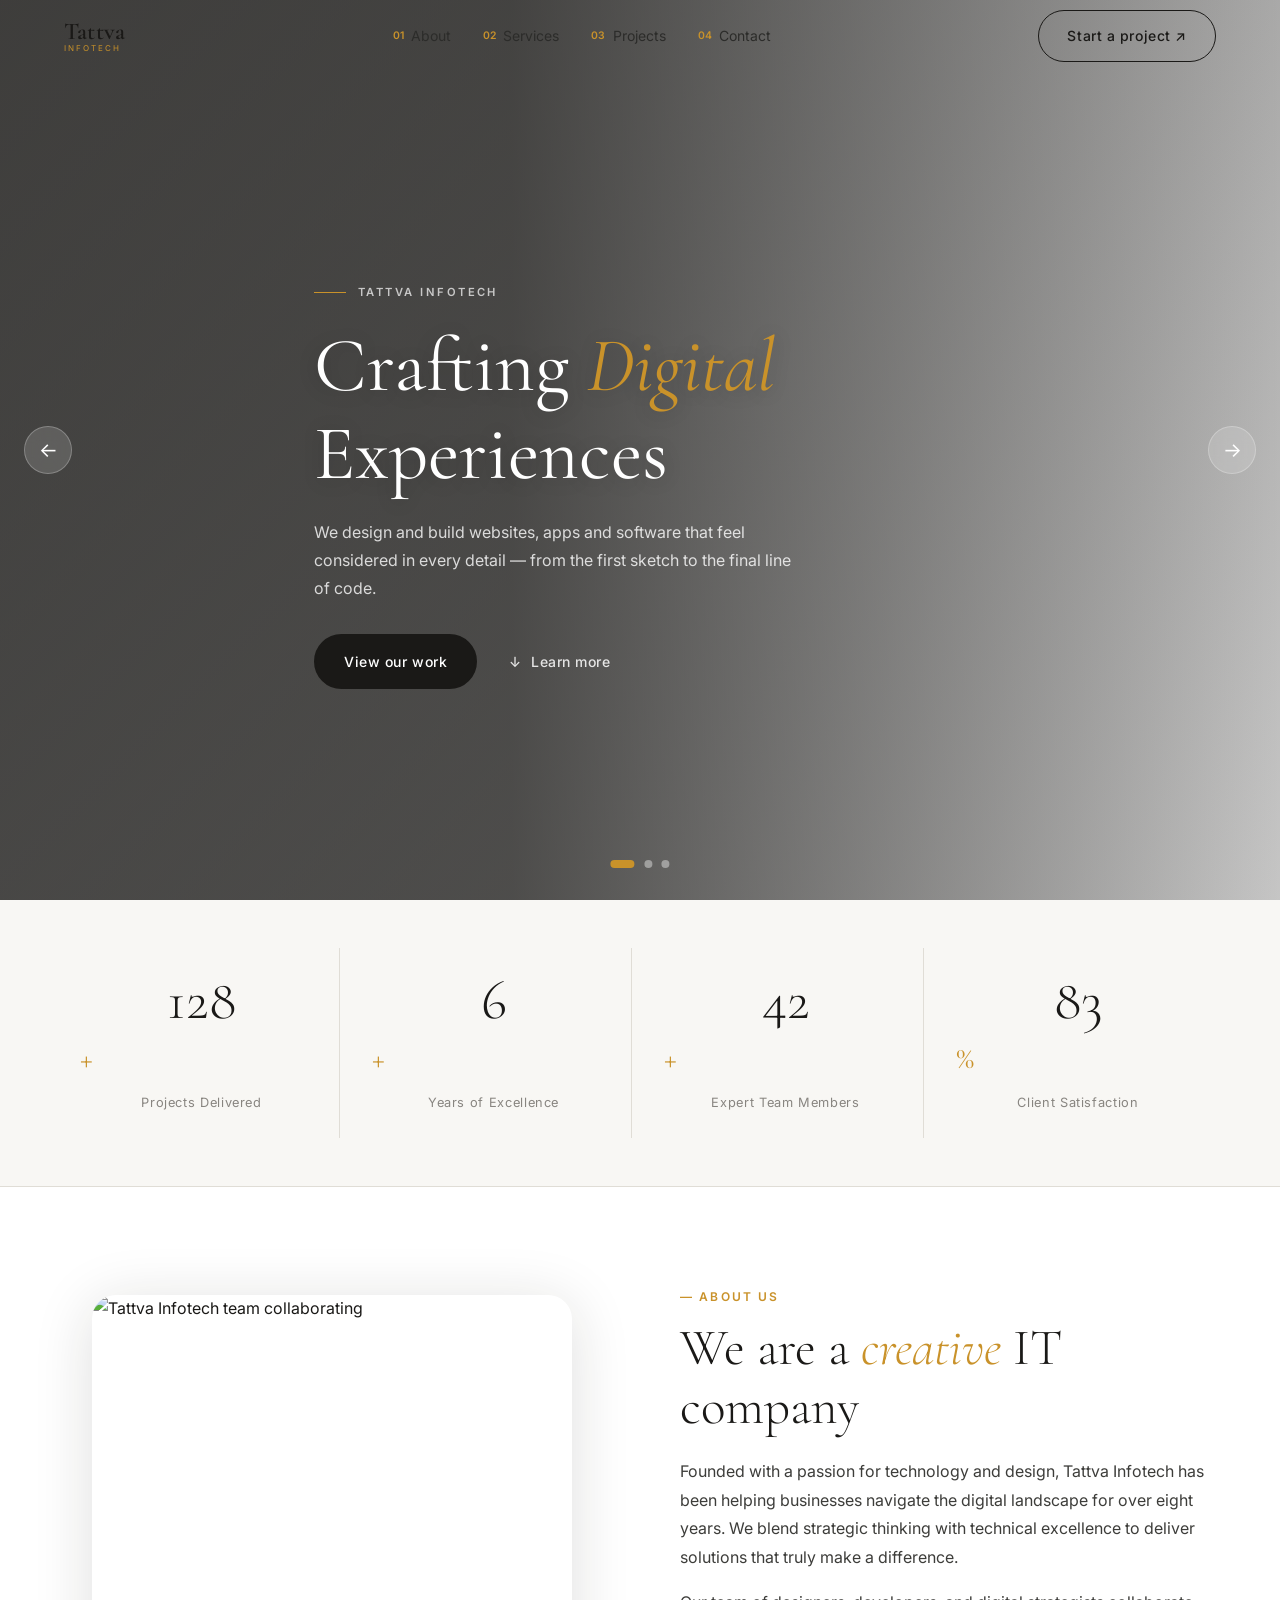
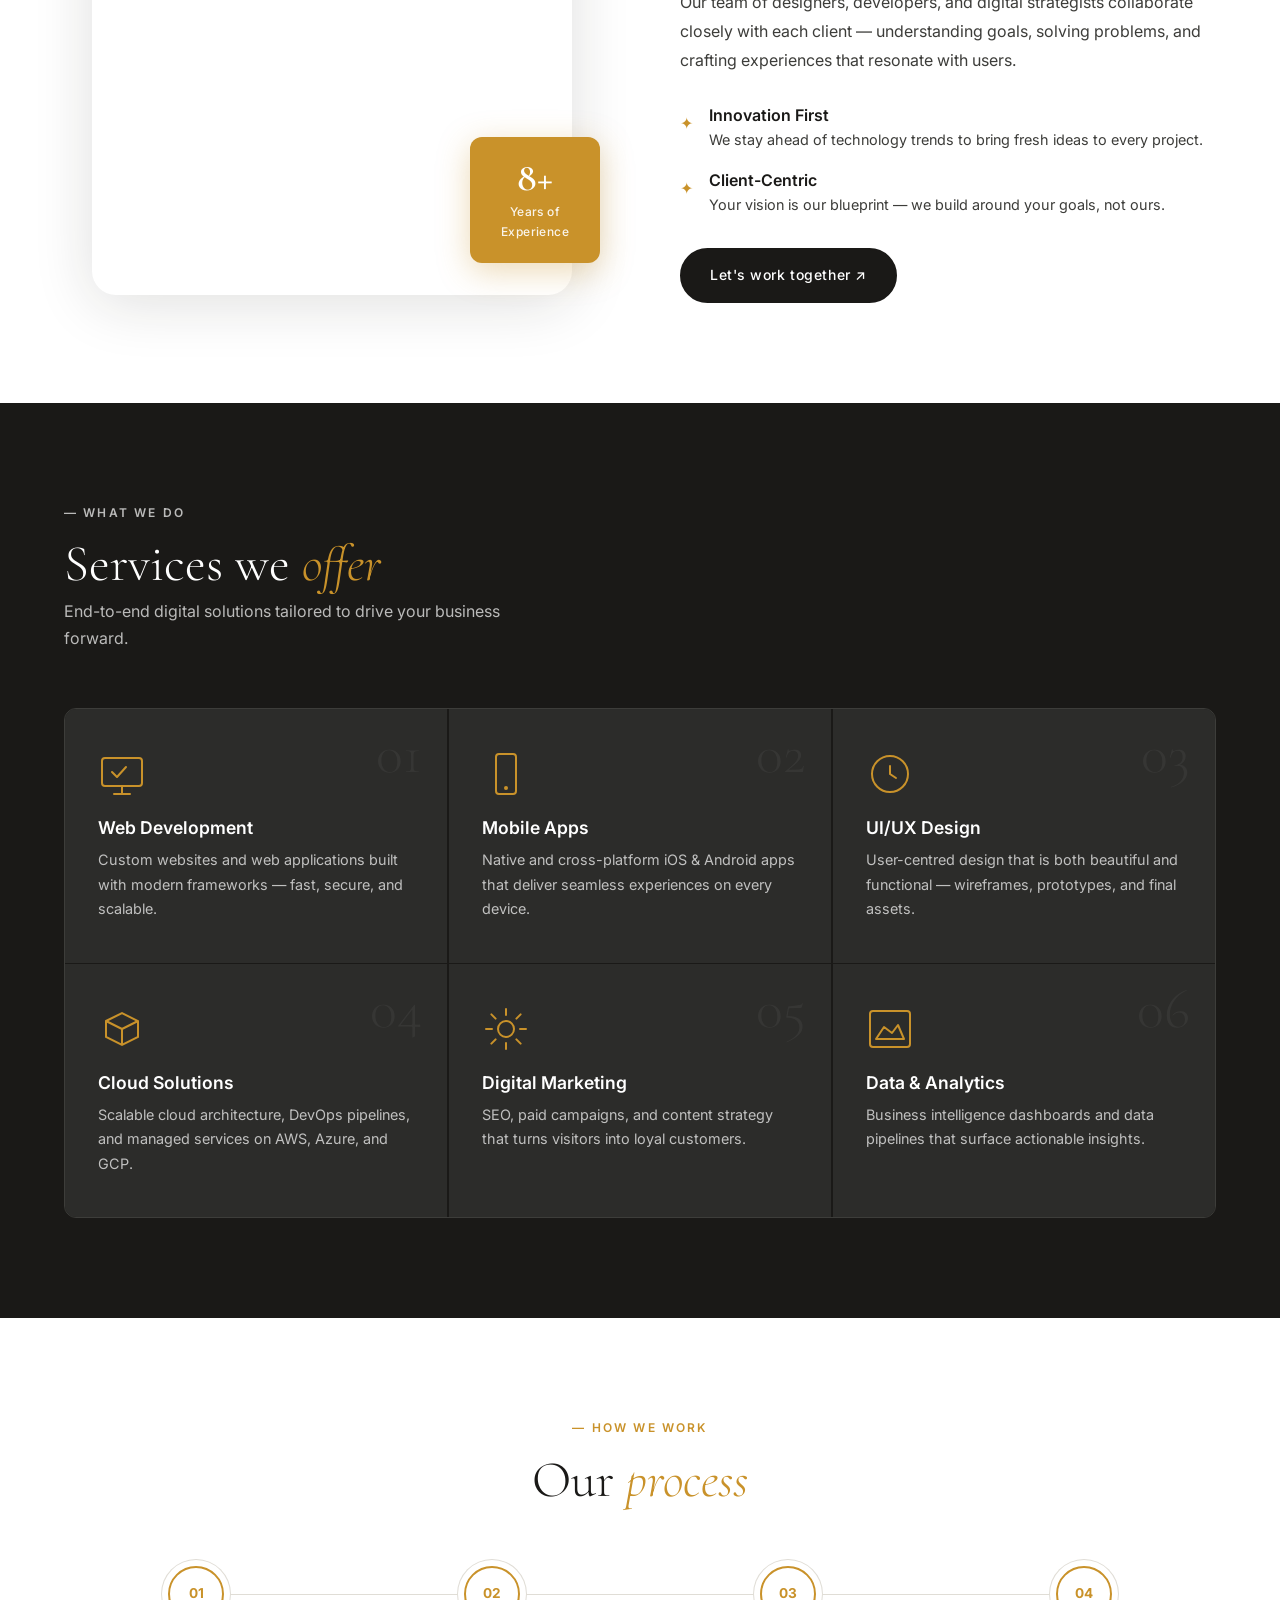
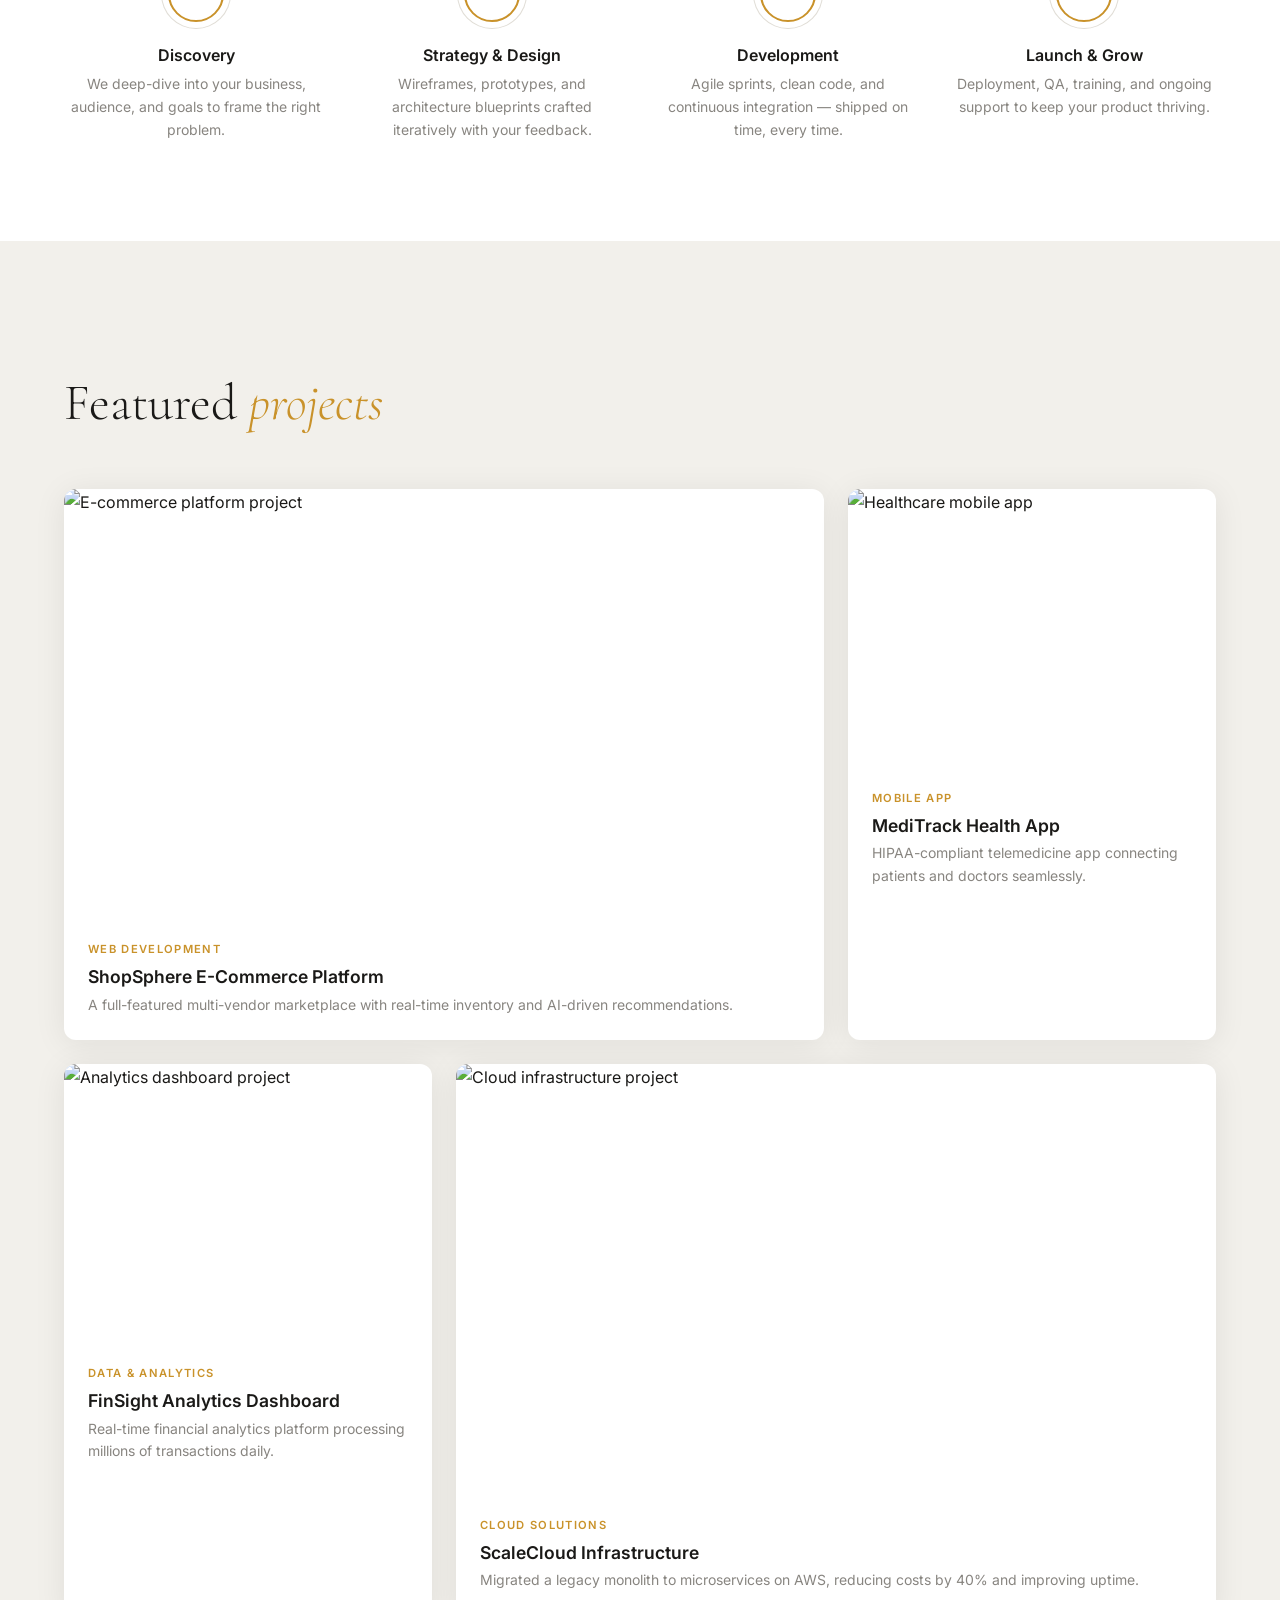
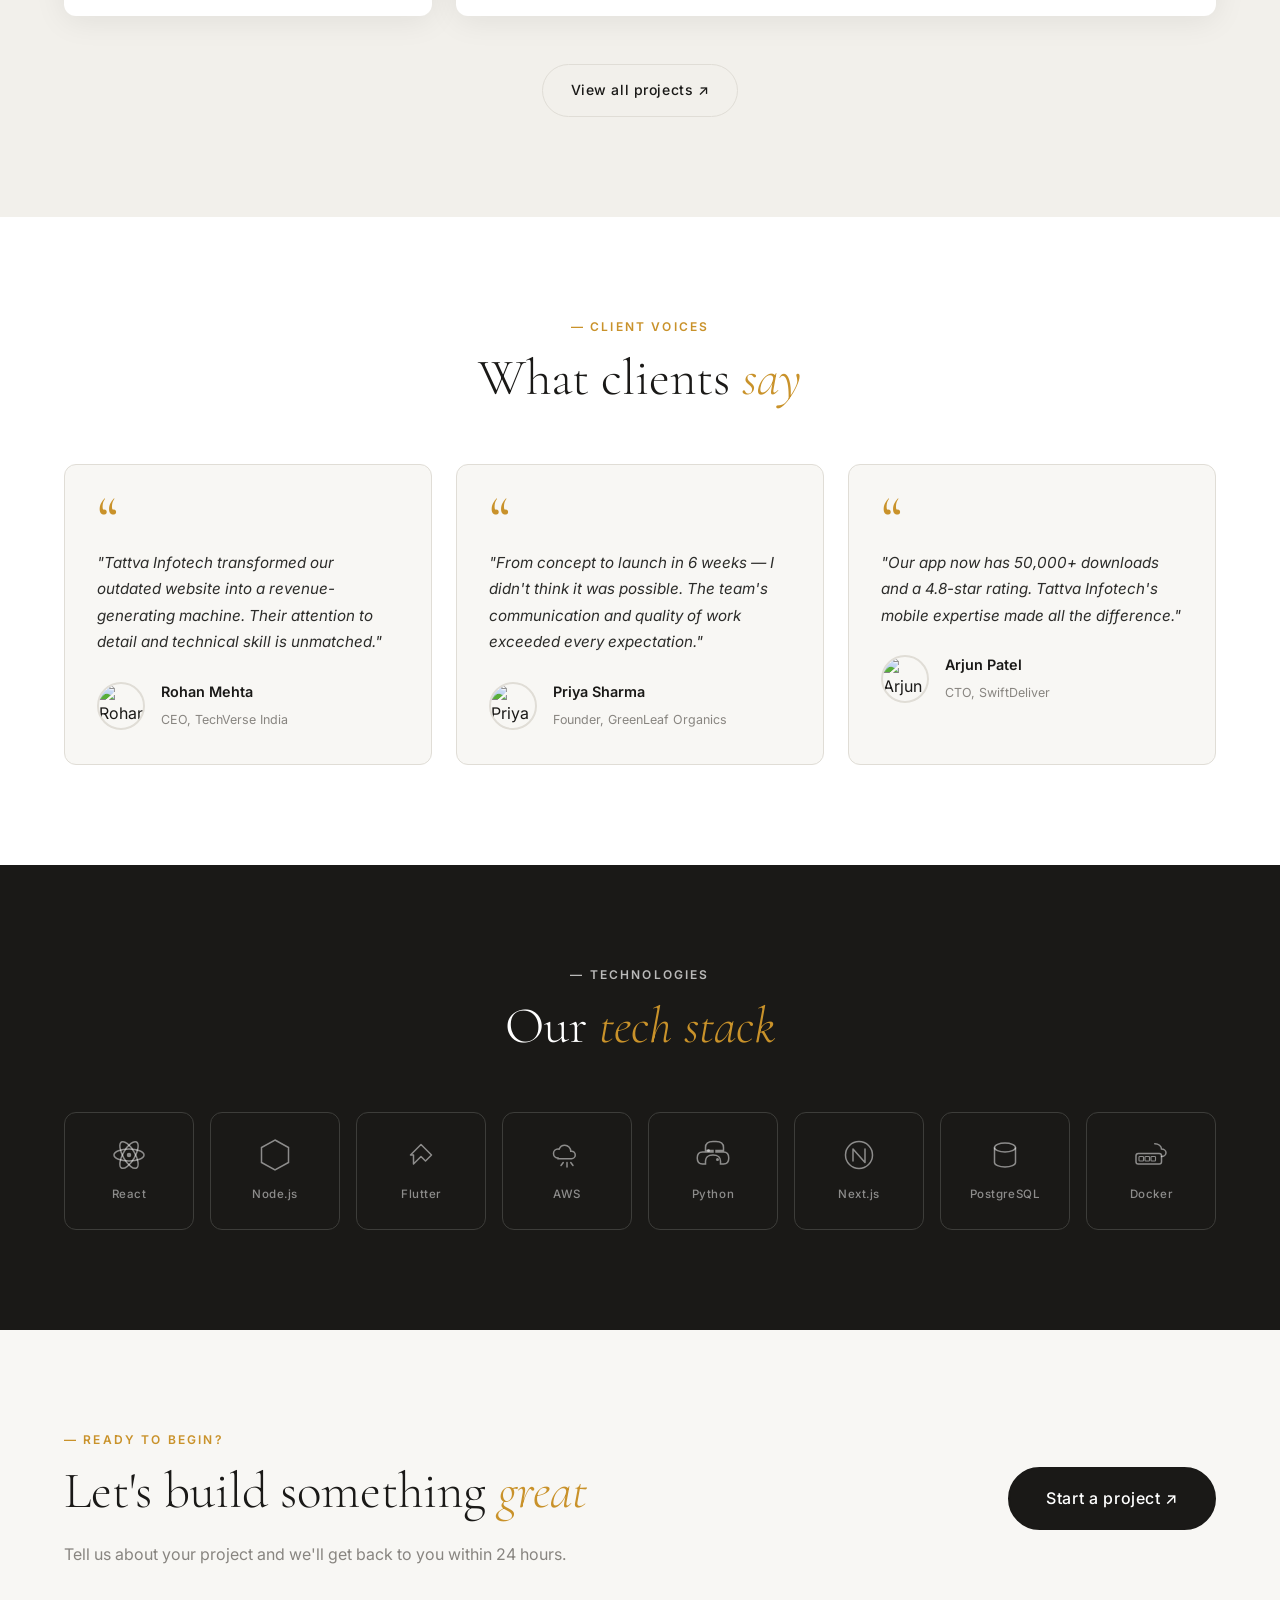
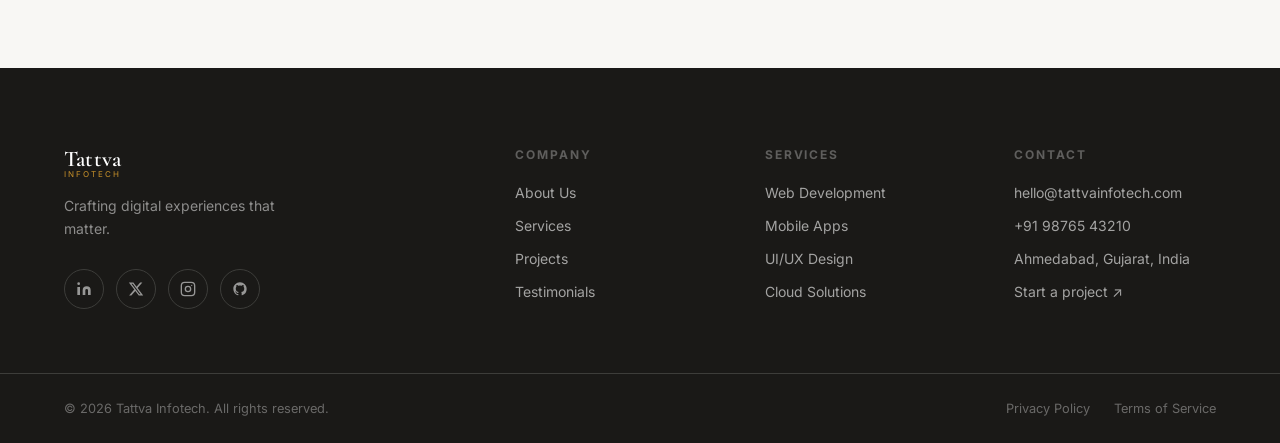
==== index.html @ 7f2620c0 "Initial commit - Tattva Infotech website" ====
<!DOCTYPE html>
<html lang="en">
<head>
  <meta charset="UTF-8" />
  <meta name="viewport" content="width=device-width, initial-scale=1.0" />
  <meta name="description" content="Tattva Infotech – We design and build websites, apps and software that feel considered in every detail, from the first sketch to the final line of code." />
  <meta name="keywords" content="IT company, web design, software development, app development, digital experiences, Tattva Infotech" />
  <meta name="author" content="Tattva Infotech" />
  <meta property="og:title" content="Tattva Infotech – Crafting Digital Experiences" />
  <meta property="og:description" content="We design and build websites, apps and software that feel considered in every detail." />
  <meta property="og:type" content="website" />
  <title>Tattva Infotech – Crafting Digital Experiences</title>
  <link rel="stylesheet" href="css/style.css" />
  <link rel="preconnect" href="https://fonts.googleapis.com" />
  <link rel="preconnect" href="https://fonts.gstatic.com" crossorigin />
  <link href="https://fonts.googleapis.com/css2?family=Cormorant+Garamond:ital,wght@0,300;0,400;0,600;1,400;1,600&family=Inter:wght@300;400;500;600&display=swap" rel="stylesheet" />
</head>
<body>

  <!-- ===== HEADER / NAVBAR ===== -->
  <header class="header" id="header">
    <nav class="nav container">
      <a href="#home" class="nav__logo">
        <span class="nav__logo-main">Tattva</span>
        <span class="nav__logo-sub">INFOTECH</span>
      </a>

      <ul class="nav__list" id="navList">
        <li><a href="#about" class="nav__link"><span class="nav__num">01</span> About</a></li>
        <li><a href="#services" class="nav__link"><span class="nav__num">02</span> Services</a></li>
        <li><a href="#projects" class="nav__link"><span class="nav__num">03</span> Projects</a></li>
        <li><a href="#contact-section" class="nav__link"><span class="nav__num">04</span> Contact</a></li>
      </ul>

      <a href="contact.html" class="btn btn--outline nav__cta">Start a project ↗</a>

      <button class="nav__burger" id="navBurger" aria-label="Toggle menu" aria-expanded="false">
        <span></span><span></span><span></span>
      </button>
    </nav>
  </header>

  <main>

    <!-- ===== HERO / IMAGE SLIDER ===== -->
    <section class="hero" id="home" aria-label="Hero section">
      <div class="slider" id="slider" role="region" aria-label="Image slider">
        <div class="slide slide--1 active">
          <div class="slide__overlay"></div>
          <div class="slide__content container">
            <p class="slide__label"><span class="slide__line"></span> TATTVA INFOTECH</p>
            <h1 class="slide__title">
              Crafting <em class="gold">Digital</em><br />Experiences
            </h1>
            <p class="slide__desc">We design and build websites, apps and software that feel considered in every detail — from the first sketch to the final line of code.</p>
            <div class="slide__actions">
              <a href="#projects" class="btn btn--dark">View our work</a>
              <a href="#about" class="btn btn--ghost">↓ &nbsp;Learn more</a>
            </div>
          </div>
        </div>

        <div class="slide slide--2">
          <div class="slide__overlay"></div>
          <div class="slide__content container">
            <p class="slide__label"><span class="slide__line"></span> INNOVATION DRIVEN</p>
            <h1 class="slide__title">
              Building <em class="gold">Scalable</em><br />Solutions
            </h1>
            <p class="slide__desc">From startups to enterprises — we engineer robust, future-proof software tailored to your unique business goals.</p>
            <div class="slide__actions">
              <a href="#services" class="btn btn--dark">Our Services</a>
              <a href="contact.html" class="btn btn--ghost">↗ &nbsp;Start a project</a>
            </div>
          </div>
        </div>

        <div class="slide slide--3">
          <div class="slide__overlay"></div>
          <div class="slide__content container">
            <p class="slide__label"><span class="slide__line"></span> TRUSTED PARTNER</p>
            <h1 class="slide__title">
              Turning <em class="gold">Ideas</em><br />Into Reality
            </h1>
            <p class="slide__desc">Our multidisciplinary team of designers, developers, and strategists works side by side with you every step of the way.</p>
            <div class="slide__actions">
              <a href="#about" class="btn btn--dark">Meet the team</a>
              <a href="#projects" class="btn btn--ghost">↓ &nbsp;See projects</a>
            </div>
          </div>
        </div>

        <!-- Slider controls -->
        <button class="slider__btn slider__btn--prev" id="sliderPrev" aria-label="Previous slide">&#8592;</button>
        <button class="slider__btn slider__btn--next" id="sliderNext" aria-label="Next slide">&#8594;</button>

        <!-- Dots -->
        <div class="slider__dots" id="sliderDots" role="tablist" aria-label="Slide indicators">
          <button class="dot active" role="tab" aria-selected="true" aria-label="Slide 1"></button>
          <button class="dot" role="tab" aria-selected="false" aria-label="Slide 2"></button>
          <button class="dot" role="tab" aria-selected="false" aria-label="Slide 3"></button>
        </div>
      </div>
    </section>

    <!-- ===== STATS STRIP ===== -->
    <section class="stats" aria-label="Company stats">
      <div class="container stats__grid">
        <div class="stat">
          <span class="stat__num" data-target="150">0</span><span class="stat__sym">+</span>
          <p class="stat__label">Projects Delivered</p>
        </div>
        <div class="stat">
          <span class="stat__num" data-target="8">0</span><span class="stat__sym">+</span>
          <p class="stat__label">Years of Excellence</p>
        </div>
        <div class="stat">
          <span class="stat__num" data-target="50">0</span><span class="stat__sym">+</span>
          <p class="stat__label">Expert Team Members</p>
        </div>
        <div class="stat">
          <span class="stat__num" data-target="98">0</span><span class="stat__sym">%</span>
          <p class="stat__label">Client Satisfaction</p>
        </div>
      </div>
    </section>

    <!-- ===== ABOUT ===== -->
    <section class="about section" id="about" aria-labelledby="about-heading">
      <div class="container about__grid">
        <div class="about__image-wrap">
          <div class="about__image-frame">
            <img
              src="https://images.unsplash.com/photo-1522071820081-009f0129c71c?w=600&q=80"
              alt="Tattva Infotech team collaborating"
              class="about__image"
              loading="lazy"
            />
          </div>
          <div class="about__badge">
            <span class="about__badge-num">8+</span>
            <span class="about__badge-text">Years of<br/>Experience</span>
          </div>
        </div>

        <div class="about__content">
          <p class="section__tag">— About Us</p>
          <h2 id="about-heading" class="section__title">
            We are a <em class="gold">creative</em> IT company
          </h2>
          <p class="about__text">Founded with a passion for technology and design, Tattva Infotech has been helping businesses navigate the digital landscape for over eight years. We blend strategic thinking with technical excellence to deliver solutions that truly make a difference.</p>
          <p class="about__text">Our team of designers, developers, and digital strategists collaborate closely with each client — understanding goals, solving problems, and crafting experiences that resonate with users.</p>

          <div class="about__values">
            <div class="value">
              <span class="value__icon">✦</span>
              <div>
                <h3 class="value__title">Innovation First</h3>
                <p class="value__desc">We stay ahead of technology trends to bring fresh ideas to every project.</p>
              </div>
            </div>
            <div class="value">
              <span class="value__icon">✦</span>
              <div>
                <h3 class="value__title">Client-Centric</h3>
                <p class="value__desc">Your vision is our blueprint — we build around your goals, not ours.</p>
              </div>
            </div>
          </div>

          <a href="contact.html" class="btn btn--dark mt-2">Let's work together ↗</a>
        </div>
      </div>
    </section>

    <!-- ===== SERVICES ===== -->
    <section class="services section section--dark" id="services" aria-labelledby="services-heading">
      <div class="container">
        <div class="section__header">
          <p class="section__tag section__tag--light">— What We Do</p>
          <h2 id="services-heading" class="section__title section__title--light">
            Services we <em class="gold">offer</em>
          </h2>
          <p class="services__intro">End-to-end digital solutions tailored to drive your business forward.</p>
        </div>

        <div class="services__grid">
          <article class="service-card">
            <div class="service-card__icon">
              <svg viewBox="0 0 48 48" fill="none" xmlns="http://www.w3.org/2000/svg" aria-hidden="true">
                <rect x="4" y="8" width="40" height="28" rx="3" stroke="currentColor" stroke-width="2"/>
                <path d="M16 44h16M24 36v8" stroke="currentColor" stroke-width="2" stroke-linecap="round"/>
                <path d="M14 22l5 5 9-10" stroke="currentColor" stroke-width="2" stroke-linecap="round" stroke-linejoin="round"/>
              </svg>
            </div>
            <h3 class="service-card__title">Web Development</h3>
            <p class="service-card__desc">Custom websites and web applications built with modern frameworks — fast, secure, and scalable.</p>
            <span class="service-card__num">01</span>
          </article>

          <article class="service-card">
            <div class="service-card__icon">
              <svg viewBox="0 0 48 48" fill="none" xmlns="http://www.w3.org/2000/svg" aria-hidden="true">
                <rect x="14" y="4" width="20" height="40" rx="3" stroke="currentColor" stroke-width="2"/>
                <circle cx="24" cy="38" r="2" fill="currentColor"/>
              </svg>
            </div>
            <h3 class="service-card__title">Mobile Apps</h3>
            <p class="service-card__desc">Native and cross-platform iOS & Android apps that deliver seamless experiences on every device.</p>
            <span class="service-card__num">02</span>
          </article>

          <article class="service-card">
            <div class="service-card__icon">
              <svg viewBox="0 0 48 48" fill="none" xmlns="http://www.w3.org/2000/svg" aria-hidden="true">
                <path d="M6 24C6 14.06 14.06 6 24 6s18 8.06 18 18-8.06 18-18 18S6 33.94 6 24z" stroke="currentColor" stroke-width="2"/>
                <path d="M24 16v8l6 4" stroke="currentColor" stroke-width="2" stroke-linecap="round"/>
              </svg>
            </div>
            <h3 class="service-card__title">UI/UX Design</h3>
            <p class="service-card__desc">User-centred design that is both beautiful and functional — wireframes, prototypes, and final assets.</p>
            <span class="service-card__num">03</span>
          </article>

          <article class="service-card">
            <div class="service-card__icon">
              <svg viewBox="0 0 48 48" fill="none" xmlns="http://www.w3.org/2000/svg" aria-hidden="true">
                <path d="M8 16l16-8 16 8v16l-16 8-16-8V16z" stroke="currentColor" stroke-width="2"/>
                <path d="M8 16l16 8m0 16V24m16-8L24 24" stroke="currentColor" stroke-width="2"/>
              </svg>
            </div>
            <h3 class="service-card__title">Cloud Solutions</h3>
            <p class="service-card__desc">Scalable cloud architecture, DevOps pipelines, and managed services on AWS, Azure, and GCP.</p>
            <span class="service-card__num">04</span>
          </article>

          <article class="service-card">
            <div class="service-card__icon">
              <svg viewBox="0 0 48 48" fill="none" xmlns="http://www.w3.org/2000/svg" aria-hidden="true">
                <circle cx="24" cy="24" r="8" stroke="currentColor" stroke-width="2"/>
                <path d="M24 4v6M24 38v6M4 24h6M38 24h6M9.37 9.37l4.24 4.24M34.39 34.39l4.24 4.24M9.37 38.63l4.24-4.24M34.39 13.61l4.24-4.24" stroke="currentColor" stroke-width="2" stroke-linecap="round"/>
              </svg>
            </div>
            <h3 class="service-card__title">Digital Marketing</h3>
            <p class="service-card__desc">SEO, paid campaigns, and content strategy that turns visitors into loyal customers.</p>
            <span class="service-card__num">05</span>
          </article>

          <article class="service-card">
            <div class="service-card__icon">
              <svg viewBox="0 0 48 48" fill="none" xmlns="http://www.w3.org/2000/svg" aria-hidden="true">
                <path d="M10 34l8-12 8 6 6-8 6 14H10z" stroke="currentColor" stroke-width="2" stroke-linejoin="round"/>
                <rect x="4" y="6" width="40" height="36" rx="3" stroke="currentColor" stroke-width="2"/>
              </svg>
            </div>
            <h3 class="service-card__title">Data & Analytics</h3>
            <p class="service-card__desc">Business intelligence dashboards and data pipelines that surface actionable insights.</p>
            <span class="service-card__num">06</span>
          </article>
        </div>
      </div>
    </section>

    <!-- ===== PROCESS ===== -->
    <section class="process section" id="process" aria-labelledby="process-heading">
      <div class="container">
        <div class="section__header section__header--center">
          <p class="section__tag">— How We Work</p>
          <h2 id="process-heading" class="section__title">Our <em class="gold">process</em></h2>
        </div>
        <div class="process__steps">
          <div class="process__step">
            <div class="process__num">01</div>
            <div class="process__connector"></div>
            <h3 class="process__title">Discovery</h3>
            <p class="process__desc">We deep-dive into your business, audience, and goals to frame the right problem.</p>
          </div>
          <div class="process__step">
            <div class="process__num">02</div>
            <div class="process__connector"></div>
            <h3 class="process__title">Strategy & Design</h3>
            <p class="process__desc">Wireframes, prototypes, and architecture blueprints crafted iteratively with your feedback.</p>
          </div>
          <div class="process__step">
            <div class="process__num">03</div>
            <div class="process__connector"></div>
            <h3 class="process__title">Development</h3>
            <p class="process__desc">Agile sprints, clean code, and continuous integration — shipped on time, every time.</p>
          </div>
          <div class="process__step">
            <div class="process__num">04</div>
            <div class="process__connector"></div>
            <h3 class="process__title">Launch & Grow</h3>
            <p class="process__desc">Deployment, QA, training, and ongoing support to keep your product thriving.</p>
          </div>
        </div>
      </div>
    </section>

    <!-- ===== PROJECTS ===== -->
    <section class="projects section section--light-gray" id="projects" aria-labelledby="projects-heading">
      <div class="container">
        <div class="section__header">
          <p class="section__tag">— Our Work</p>
          <h2 id="projects-heading" class="section__title">Featured <em class="gold">projects</em></h2>
        </div>

        <div class="projects__grid">
          <article class="project-card project-card--large">
            <div class="project-card__image-wrap">
              <img
                src="https://images.unsplash.com/photo-1460925895917-afdab827c52f?w=800&q=80"
                alt="E-commerce platform project"
                class="project-card__image"
                loading="lazy"
              />
              <div class="project-card__overlay">
                <a href="#" class="project-card__link" aria-label="View e-commerce platform case study">View Project ↗</a>
              </div>
            </div>
            <div class="project-card__info">
              <span class="project-card__tag">Web Development</span>
              <h3 class="project-card__title">ShopSphere E-Commerce Platform</h3>
              <p class="project-card__desc">A full-featured multi-vendor marketplace with real-time inventory and AI-driven recommendations.</p>
            </div>
          </article>

          <article class="project-card">
            <div class="project-card__image-wrap">
              <img
                src="https://images.unsplash.com/photo-1551650975-87deedd944c3?w=600&q=80"
                alt="Healthcare mobile app"
                class="project-card__image"
                loading="lazy"
              />
              <div class="project-card__overlay">
                <a href="#" class="project-card__link" aria-label="View healthcare app case study">View Project ↗</a>
              </div>
            </div>
            <div class="project-card__info">
              <span class="project-card__tag">Mobile App</span>
              <h3 class="project-card__title">MediTrack Health App</h3>
              <p class="project-card__desc">HIPAA-compliant telemedicine app connecting patients and doctors seamlessly.</p>
            </div>
          </article>

          <article class="project-card">
            <div class="project-card__image-wrap">
              <img
                src="https://images.unsplash.com/photo-1504868584819-f8e8b4b6d7e3?w=600&q=80"
                alt="Analytics dashboard project"
                class="project-card__image"
                loading="lazy"
              />
              <div class="project-card__overlay">
                <a href="#" class="project-card__link" aria-label="View analytics dashboard case study">View Project ↗</a>
              </div>
            </div>
            <div class="project-card__info">
              <span class="project-card__tag">Data & Analytics</span>
              <h3 class="project-card__title">FinSight Analytics Dashboard</h3>
              <p class="project-card__desc">Real-time financial analytics platform processing millions of transactions daily.</p>
            </div>
          </article>

          <article class="project-card project-card--large project-card--right">
            <div class="project-card__image-wrap">
              <img
                src="https://images.unsplash.com/photo-1593642632559-0c6d3fc62b89?w=800&q=80"
                alt="Cloud infrastructure project"
                class="project-card__image"
                loading="lazy"
              />
              <div class="project-card__overlay">
                <a href="#" class="project-card__link" aria-label="View cloud infrastructure case study">View Project ↗</a>
              </div>
            </div>
            <div class="project-card__info">
              <span class="project-card__tag">Cloud Solutions</span>
              <h3 class="project-card__title">ScaleCloud Infrastructure</h3>
              <p class="project-card__desc">Migrated a legacy monolith to microservices on AWS, reducing costs by 40% and improving uptime.</p>
            </div>
          </article>
        </div>

        <div class="projects__footer">
          <a href="#" class="btn btn--outline-dark">View all projects ↗</a>
        </div>
      </div>
    </section>

    <!-- ===== TESTIMONIALS ===== -->
    <section class="testimonials section" id="testimonials" aria-labelledby="testimonials-heading">
      <div class="container">
        <div class="section__header section__header--center">
          <p class="section__tag">— Client Voices</p>
          <h2 id="testimonials-heading" class="section__title">What clients <em class="gold">say</em></h2>
        </div>
        <div class="testimonials__grid">
          <blockquote class="testimonial">
            <p class="testimonial__text">"Tattva Infotech transformed our outdated website into a revenue-generating machine. Their attention to detail and technical skill is unmatched."</p>
            <footer class="testimonial__author">
              <img src="https://i.pravatar.cc/60?img=11" alt="Rohan Mehta" class="testimonial__avatar" loading="lazy" />
              <div>
                <strong class="testimonial__name">Rohan Mehta</strong>
                <span class="testimonial__role">CEO, TechVerse India</span>
              </div>
            </footer>
          </blockquote>

          <blockquote class="testimonial">
            <p class="testimonial__text">"From concept to launch in 6 weeks — I didn't think it was possible. The team's communication and quality of work exceeded every expectation."</p>
            <footer class="testimonial__author">
              <img src="https://i.pravatar.cc/60?img=47" alt="Priya Sharma" class="testimonial__avatar" loading="lazy" />
              <div>
                <strong class="testimonial__name">Priya Sharma</strong>
                <span class="testimonial__role">Founder, GreenLeaf Organics</span>
              </div>
            </footer>
          </blockquote>

          <blockquote class="testimonial">
            <p class="testimonial__text">"Our app now has 50,000+ downloads and a 4.8-star rating. Tattva Infotech's mobile expertise made all the difference."</p>
            <footer class="testimonial__author">
              <img src="https://i.pravatar.cc/60?img=32" alt="Arjun Patel" class="testimonial__avatar" loading="lazy" />
              <div>
                <strong class="testimonial__name">Arjun Patel</strong>
                <span class="testimonial__role">CTO, SwiftDeliver</span>
              </div>
            </footer>
          </blockquote>
        </div>
      </div>
    </section>

    <!-- ===== TECH STACK ===== -->
    <section class="tech section section--dark" id="tech" aria-labelledby="tech-heading">
      <div class="container">
        <div class="section__header section__header--center">
          <p class="section__tag section__tag--light">— Technologies</p>
          <h2 id="tech-heading" class="section__title section__title--light">Our <em class="gold">tech stack</em></h2>
        </div>
        <div class="tech__logos">
          <div class="tech__logo" title="React">
            <svg viewBox="0 0 48 48" fill="none" xmlns="http://www.w3.org/2000/svg" aria-hidden="true"><ellipse cx="24" cy="24" rx="20" ry="8" stroke="currentColor" stroke-width="2"/><ellipse cx="24" cy="24" rx="20" ry="8" stroke="currentColor" stroke-width="2" transform="rotate(60 24 24)"/><ellipse cx="24" cy="24" rx="20" ry="8" stroke="currentColor" stroke-width="2" transform="rotate(120 24 24)"/><circle cx="24" cy="24" r="3" fill="currentColor"/></svg>
            <span>React</span>
          </div>
          <div class="tech__logo" title="Node.js">
            <svg viewBox="0 0 48 48" fill="none" xmlns="http://www.w3.org/2000/svg" aria-hidden="true"><path d="M24 4l18 10v20L24 44 6 34V14L24 4z" stroke="currentColor" stroke-width="2"/></svg>
            <span>Node.js</span>
          </div>
          <div class="tech__logo" title="Flutter">
            <svg viewBox="0 0 48 48" fill="none" xmlns="http://www.w3.org/2000/svg" aria-hidden="true"><path d="M10 24L24 10l14 14-8 8-6-6-10 10V24z" stroke="currentColor" stroke-width="2" stroke-linejoin="round"/></svg>
            <span>Flutter</span>
          </div>
          <div class="tech__logo" title="AWS">
            <svg viewBox="0 0 48 48" fill="none" xmlns="http://www.w3.org/2000/svg" aria-hidden="true"><path d="M12 28c-3.3 0-6-2.7-6-6s2.7-6 6-6c.5 0 1 .1 1.5.2C14.6 13.4 17.6 11 21 11c4.4 0 8 3.6 8 8 .3 0 .7-.1 1-.1 2.8 0 5 2.2 5 5s-2.2 5-5 5H12z" stroke="currentColor" stroke-width="2"/><path d="M16 38l3-4M32 38l-3-4M24 34v6" stroke="currentColor" stroke-width="2" stroke-linecap="round"/></svg>
            <span>AWS</span>
          </div>
          <div class="tech__logo" title="Python">
            <svg viewBox="0 0 48 48" fill="none" xmlns="http://www.w3.org/2000/svg" aria-hidden="true"><path d="M24 6c-8 0-10 4-10 8v4h10v2H10c-4 0-7 3-7 8s3 8 7 8h4v-4c0-4 3-8 10-8s10 4 10 8v4h4c4 0 7-3 7-8s-3-8-7-8H28v-2h10V14c0-4-2-8-10-8h-4z" stroke="currentColor" stroke-width="2"/><circle cx="18" cy="18" r="2" fill="currentColor"/><circle cx="30" cy="30" r="2" fill="currentColor"/></svg>
            <span>Python</span>
          </div>
          <div class="tech__logo" title="Next.js">
            <svg viewBox="0 0 48 48" fill="none" xmlns="http://www.w3.org/2000/svg" aria-hidden="true"><circle cx="24" cy="24" r="18" stroke="currentColor" stroke-width="2"/><path d="M16 32V16l16 18V16" stroke="currentColor" stroke-width="2" stroke-linecap="round" stroke-linejoin="round"/></svg>
            <span>Next.js</span>
          </div>
          <div class="tech__logo" title="PostgreSQL">
            <svg viewBox="0 0 48 48" fill="none" xmlns="http://www.w3.org/2000/svg" aria-hidden="true"><ellipse cx="24" cy="14" rx="14" ry="6" stroke="currentColor" stroke-width="2"/><path d="M10 14v20c0 3.3 6.3 6 14 6s14-2.7 14-6V14" stroke="currentColor" stroke-width="2"/></svg>
            <span>PostgreSQL</span>
          </div>
          <div class="tech__logo" title="Docker">
            <svg viewBox="0 0 48 48" fill="none" xmlns="http://www.w3.org/2000/svg" aria-hidden="true"><rect x="4" y="22" width="34" height="14" rx="3" stroke="currentColor" stroke-width="2"/><rect x="8" y="26" width="6" height="6" rx="1" stroke="currentColor" stroke-width="1.5"/><rect x="16" y="26" width="6" height="6" rx="1" stroke="currentColor" stroke-width="1.5"/><rect x="24" y="26" width="6" height="6" rx="1" stroke="currentColor" stroke-width="1.5"/><path d="M38 26c3 0 6-2 6-5s-3-5-6-5c0-4-4-7-9-7" stroke="currentColor" stroke-width="2" stroke-linecap="round"/></svg>
            <span>Docker</span>
          </div>
        </div>
      </div>
    </section>

    <!-- ===== CONTACT CTA STRIP ===== -->
    <section class="contact-cta section" id="contact-section" aria-labelledby="cta-heading">
      <div class="container contact-cta__inner">
        <div class="contact-cta__text">
          <p class="section__tag">— Ready to begin?</p>
          <h2 id="cta-heading" class="section__title">Let's build something <em class="gold">great</em></h2>
          <p class="contact-cta__desc">Tell us about your project and we'll get back to you within 24 hours.</p>
        </div>
        <a href="contact.html" class="btn btn--dark btn--lg">Start a project ↗</a>
      </div>
    </section>

  </main>

  <!-- ===== FOOTER ===== -->
  <footer class="footer" aria-label="Site footer">
    <div class="container footer__grid">
      <div class="footer__brand">
        <a href="#home" class="nav__logo">
          <span class="nav__logo-main">Tattva</span>
          <span class="nav__logo-sub">INFOTECH</span>
        </a>
        <p class="footer__tagline">Crafting digital experiences that matter.</p>
        <div class="footer__socials">
          <a href="#" class="footer__social" aria-label="LinkedIn">
            <svg viewBox="0 0 24 24" fill="currentColor" aria-hidden="true"><path d="M16 8a6 6 0 016 6v7h-4v-7a2 2 0 00-2-2 2 2 0 00-2 2v7h-4v-7a6 6 0 016-6zM2 9h4v12H2z"/><circle cx="4" cy="4" r="2"/></svg>
          </a>
          <a href="#" class="footer__social" aria-label="Twitter / X">
            <svg viewBox="0 0 24 24" fill="currentColor" aria-hidden="true"><path d="M18.244 2.25h3.308l-7.227 8.26 8.502 11.24H16.17l-5.214-6.817L4.99 21.75H1.68l7.73-8.835L1.254 2.25H8.08l4.713 6.231 5.45-6.231zm-1.161 17.52h1.833L7.084 4.126H5.117z"/></svg>
          </a>
          <a href="#" class="footer__social" aria-label="Instagram">
            <svg viewBox="0 0 24 24" fill="none" stroke="currentColor" stroke-width="2" aria-hidden="true"><rect x="2" y="2" width="20" height="20" rx="5"/><circle cx="12" cy="12" r="4"/><circle cx="17.5" cy="6.5" r="1" fill="currentColor" stroke="none"/></svg>
          </a>
          <a href="#" class="footer__social" aria-label="GitHub">
            <svg viewBox="0 0 24 24" fill="currentColor" aria-hidden="true"><path d="M12 2C6.477 2 2 6.484 2 12.017c0 4.425 2.865 8.18 6.839 9.504.5.092.682-.217.682-.483 0-.237-.008-.868-.013-1.703-2.782.605-3.369-1.343-3.369-1.343-.454-1.158-1.11-1.466-1.11-1.466-.908-.62.069-.608.069-.608 1.003.07 1.531 1.032 1.531 1.032.892 1.53 2.341 1.088 2.91.832.092-.647.35-1.088.636-1.338-2.22-.253-4.555-1.113-4.555-4.951 0-1.093.39-1.988 1.029-2.688-.103-.253-.446-1.272.098-2.65 0 0 .84-.27 2.75 1.026A9.564 9.564 0 0112 6.844a9.59 9.59 0 012.504.337c1.909-1.296 2.747-1.027 2.747-1.027.546 1.379.202 2.398.1 2.651.64.7 1.028 1.595 1.028 2.688 0 3.848-2.339 4.695-4.566 4.943.359.309.678.92.678 1.855 0 1.338-.012 2.419-.012 2.747 0 .268.18.58.688.482A10.019 10.019 0 0022 12.017C22 6.484 17.522 2 12 2z"/></svg>
          </a>
        </div>
      </div>

      <div class="footer__links">
        <h4 class="footer__heading">Company</h4>
        <ul>
          <li><a href="#about">About Us</a></li>
          <li><a href="#services">Services</a></li>
          <li><a href="#projects">Projects</a></li>
          <li><a href="#testimonials">Testimonials</a></li>
        </ul>
      </div>

      <div class="footer__links">
        <h4 class="footer__heading">Services</h4>
        <ul>
          <li><a href="#services">Web Development</a></li>
          <li><a href="#services">Mobile Apps</a></li>
          <li><a href="#services">UI/UX Design</a></li>
          <li><a href="#services">Cloud Solutions</a></li>
        </ul>
      </div>

      <div class="footer__links">
        <h4 class="footer__heading">Contact</h4>
        <ul>
          <li><a href="mailto:hello@tattvainfotech.com">hello@tattvainfotech.com</a></li>
          <li><a href="tel:+919876543210">+91 98765 43210</a></li>
          <li>Ahmedabad, Gujarat, India</li>
          <li><a href="contact.html">Start a project ↗</a></li>
        </ul>
      </div>
    </div>

    <div class="footer__bottom">
      <div class="container footer__bottom-inner">
        <p>&copy; 2026 Tattva Infotech. All rights reserved.</p>
        <div class="footer__legal">
          <a href="#">Privacy Policy</a>
          <a href="#">Terms of Service</a>
        </div>
      </div>
    </div>
  </footer>

  <!-- Back to top -->
  <button class="back-to-top" id="backToTop" aria-label="Back to top">↑</button>

  <script src="js/main.js"></script>
</body>
</html>
---- css/style.css ----
/* =====================================================
   TATTVA INFOTECH — Main Stylesheet
   Color Palette:
     White:       #FFFFFF / #F8F7F4
     Dark:        #1A1917 / #2C2C2A
     Gold/Amber:  #C9922A / #B8830F / #E5A83A
     Light Gray:  #F2F0EB
   ===================================================== */

/* ── CSS Reset & Custom Properties ── */
*,
*::before,
*::after {
  box-sizing: border-box;
  margin: 0;
  padding: 0;
}

:root {
  --white:        #FFFFFF;
  --off-white:    #F8F7F4;
  --light-gray:   #F2F0EB;
  --mid-gray:     #E0DDD6;
  --text-muted:   #888580;
  --dark:         #1A1917;
  --dark-2:       #2C2C2A;
  --dark-3:       #3D3D3A;
  --gold:         #C9922A;
  --gold-light:   #E5A83A;
  --gold-dark:    #A87520;

  --font-serif:   'Cormorant Garamond', Georgia, serif;
  --font-sans:    'Inter', system-ui, -apple-system, sans-serif;

  --header-h:     72px;
  --section-pad:  100px;
  --radius:       12px;
  --radius-lg:    24px;
  --shadow:       0 4px 32px rgba(26,25,23,.08);
  --shadow-lg:    0 8px 60px rgba(26,25,23,.14);
  --transition:   0.3s ease;

  --max-width:    1200px;
}

html {
  scroll-behavior: smooth;
  font-size: 16px;
}

body {
  font-family: var(--font-sans);
  background: var(--white);
  color: var(--dark);
  line-height: 1.7;
  overflow-x: hidden;
}

/* ── Typography helpers ── */
.gold { color: var(--gold); font-style: italic; }

h1, h2, h3, h4 { font-family: var(--font-serif); line-height: 1.15; font-weight: 400; }
h1 { font-size: clamp(2.8rem, 6vw, 5.2rem); }
h2 { font-size: clamp(2rem, 4vw, 3.2rem); }
h3 { font-size: clamp(1.2rem, 2.5vw, 1.6rem); }

p { font-size: 1rem; color: var(--dark-3); }

a { color: inherit; text-decoration: none; }
ul { list-style: none; }
img { display: block; max-width: 100%; height: auto; }
button { cursor: pointer; border: none; background: none; font-family: var(--font-sans); }

.mt-2 { margin-top: 2rem; }

/* ── Container ── */
.container {
  width: 100%;
  max-width: var(--max-width);
  margin: 0 auto;
  padding: 0 1.5rem;
}

/* ── Section base ── */
.section {
  padding: var(--section-pad) 0;
}
.section--dark {
  background: var(--dark);
  color: var(--white);
}
.section--dark p { color: rgba(255,255,255,.7); }
.section--light-gray {
  background: var(--light-gray);
}

/* ── Section headings ── */
.section__tag {
  font-family: var(--font-sans);
  font-size: .75rem;
  font-weight: 600;
  letter-spacing: .18em;
  text-transform: uppercase;
  color: var(--gold);
  margin-bottom: .75rem;
}
.section__tag--light { color: var(--gold-light); }

.section__title {
  margin-bottom: 1.25rem;
  font-weight: 300;
}
.section__title--light { color: var(--white); }

.section__header { margin-bottom: 3.5rem; }
.section__header--center { text-align: center; }

/* ── Buttons ── */
.btn {
  display: inline-flex;
  align-items: center;
  gap: .5rem;
  padding: .85rem 1.75rem;
  border-radius: 50px;
  font-family: var(--font-sans);
  font-size: .875rem;
  font-weight: 500;
  letter-spacing: .04em;
  transition: all var(--transition);
  white-space: nowrap;
  cursor: pointer;
}
.btn--dark {
  background: var(--dark);
  color: var(--white);
  border: 2px solid var(--dark);
}
.btn--dark:hover {
  background: var(--dark-2);
  border-color: var(--dark-2);
  transform: translateY(-2px);
  box-shadow: 0 8px 24px rgba(26,25,23,.25);
}
.btn--outline {
  background: transparent;
  color: var(--dark);
  border: 1.5px solid var(--dark);
}
.btn--outline:hover {
  background: var(--dark);
  color: var(--white);
}
.btn--outline-dark {
  background: transparent;
  color: var(--dark);
  border: 1.5px solid var(--mid-gray);
}
.btn--outline-dark:hover {
  border-color: var(--dark);
  background: var(--dark);
  color: var(--white);
}
.btn--ghost {
  background: transparent;
  color: var(--dark);
  border: none;
  padding: .85rem 1rem;
  font-size: .875rem;
}
.btn--ghost:hover { color: var(--gold); }
.btn--lg {
  padding: 1rem 2.25rem;
  font-size: 1rem;
}
.btn--full { width: 100%; justify-content: center; }

/* =====================================================
   HEADER / NAVBAR
   ===================================================== */
.header {
  position: fixed;
  top: 0; left: 0; right: 0;
  z-index: 1000;
  height: var(--header-h);
  display: flex;
  align-items: center;
  transition: background var(--transition), box-shadow var(--transition);
}
.header--scrolled,
.header--solid {
  background: rgba(255,255,255,.97);
  backdrop-filter: blur(10px);
  box-shadow: 0 1px 20px rgba(26,25,23,.07);
}

.nav {
  display: flex;
  align-items: center;
  justify-content: space-between;
  gap: 2rem;
}

.nav__logo {
  display: flex;
  flex-direction: column;
  line-height: 1;
  text-decoration: none;
}
.nav__logo-main {
  font-family: var(--font-serif);
  font-size: 1.5rem;
  font-weight: 600;
  color: var(--dark);
  letter-spacing: .01em;
}
.nav__logo-sub {
  font-family: var(--font-sans);
  font-size: .5rem;
  letter-spacing: .25em;
  color: var(--gold);
  text-transform: uppercase;
}

.nav__list {
  display: flex;
  align-items: center;
  gap: 2rem;
}
.nav__link {
  font-size: .875rem;
  color: var(--dark-2);
  font-weight: 400;
  display: flex;
  align-items: center;
  gap: .3rem;
  transition: color var(--transition);
  position: relative;
}
.nav__link::after {
  content: '';
  position: absolute;
  bottom: -4px; left: 0;
  width: 0; height: 1px;
  background: var(--gold);
  transition: width var(--transition);
}
.nav__link:hover::after,
.nav__link--active::after { width: 100%; }
.nav__link:hover,
.nav__link--active { color: var(--dark); }

.nav__num {
  font-size: .65rem;
  color: var(--gold);
  font-weight: 600;
  margin-right: .15rem;
}

.nav__cta { display: flex; }

.nav__burger {
  display: none;
  flex-direction: column;
  gap: 5px;
  padding: 8px;
  border-radius: 6px;
  transition: background var(--transition);
}
.nav__burger span {
  display: block;
  width: 22px;
  height: 2px;
  background: var(--dark);
  border-radius: 2px;
  transition: all var(--transition);
}
.nav__burger:hover { background: var(--light-gray); }
.nav__burger.active span:nth-child(1) { transform: translateY(7px) rotate(45deg); }
.nav__burger.active span:nth-child(2) { opacity: 0; }
.nav__burger.active span:nth-child(3) { transform: translateY(-7px) rotate(-45deg); }

/* =====================================================
   HERO / IMAGE SLIDER
   ===================================================== */
.hero { height: 100vh; min-height: 600px; }

.slider {
  position: relative;
  width: 100%;
  height: 100%;
  overflow: hidden;
}

.slide {
  position: absolute;
  inset: 0;
  display: flex;
  align-items: center;
  background-size: cover;
  background-position: center;
  opacity: 0;
  transform: scale(1.03);
  transition: opacity .9s ease, transform 1.2s ease;
  pointer-events: none;
}
.slide.active {
  opacity: 1;
  transform: scale(1);
  pointer-events: auto;
}

/* Slide backgrounds using CSS gradients as fallbacks */
.slide--1 {
  background-image:
    linear-gradient(135deg, rgba(26,25,23,.55) 0%, rgba(26,25,23,.25) 100%),
    url('https://images.unsplash.com/photo-1498050108023-c5249f4df085?w=1600&q=80');
}
.slide--2 {
  background-image:
    linear-gradient(135deg, rgba(26,25,23,.6) 0%, rgba(26,25,23,.3) 100%),
    url('https://images.unsplash.com/photo-1558655146-9f40138edfeb?w=1600&q=80');
}
.slide--3 {
  background-image:
    linear-gradient(135deg, rgba(26,25,23,.55) 0%, rgba(26,25,23,.25) 100%),
    url('https://images.unsplash.com/photo-1521737711867-e3b97375f902?w=1600&q=80');
}

.slide__overlay {
  position: absolute;
  inset: 0;
  background: linear-gradient(to right, rgba(26,25,23,.65) 40%, transparent 100%);
  pointer-events: none;
}

.slide__content {
  position: relative;
  z-index: 2;
  padding-top: var(--header-h);
  max-width: 700px;
}
.slide__label {
  display: flex;
  align-items: center;
  gap: .75rem;
  font-size: .7rem;
  font-weight: 600;
  letter-spacing: .22em;
  text-transform: uppercase;
  color: rgba(255,255,255,.7);
  margin-bottom: 1.25rem;
}
.slide__line {
  display: block;
  width: 2rem;
  height: 1px;
  background: var(--gold);
}
.slide__title {
  color: var(--white);
  margin-bottom: 1.25rem;
  text-shadow: 0 2px 20px rgba(0,0,0,.2);
}
.slide__desc {
  font-size: 1rem;
  color: rgba(255,255,255,.8);
  max-width: 480px;
  line-height: 1.75;
  margin-bottom: 2rem;
}
.slide__actions {
  display: flex;
  align-items: center;
  gap: 1rem;
  flex-wrap: wrap;
}
.slide .btn--ghost { color: rgba(255,255,255,.85); }
.slide .btn--ghost:hover { color: var(--gold-light); }

/* Slider buttons */
.slider__btn {
  position: absolute;
  top: 50%;
  transform: translateY(-50%);
  z-index: 10;
  width: 48px; height: 48px;
  border-radius: 50%;
  background: rgba(255,255,255,.15);
  backdrop-filter: blur(8px);
  border: 1px solid rgba(255,255,255,.25);
  color: var(--white);
  font-size: 1.25rem;
  display: flex;
  align-items: center;
  justify-content: center;
  transition: all var(--transition);
}
.slider__btn:hover {
  background: rgba(201,146,42,.85);
  border-color: transparent;
  transform: translateY(-50%) scale(1.05);
}
.slider__btn--prev { left: 1.5rem; }
.slider__btn--next { right: 1.5rem; }

/* Dots */
.slider__dots {
  position: absolute;
  bottom: 2rem;
  left: 50%;
  transform: translateX(-50%);
  display: flex;
  gap: .6rem;
  z-index: 10;
}
.dot {
  width: 8px; height: 8px;
  border-radius: 50%;
  background: rgba(255,255,255,.4);
  border: none;
  cursor: pointer;
  transition: all var(--transition);
  padding: 0;
}
.dot.active {
  background: var(--gold);
  width: 24px;
  border-radius: 4px;
}

/* =====================================================
   STATS STRIP
   ===================================================== */
.stats {
  background: var(--off-white);
  padding: 3rem 0;
  border-bottom: 1px solid var(--mid-gray);
}
.stats__grid {
  display: grid;
  grid-template-columns: repeat(4, 1fr);
  gap: 1rem;
}
.stat {
  display: flex;
  flex-direction: column;
  align-items: center;
  padding: 1.5rem 1rem;
  border-right: 1px solid var(--mid-gray);
  text-align: center;
}
.stat:last-child { border-right: none; }
.stat__num {
  font-family: var(--font-serif);
  font-size: clamp(2.5rem, 5vw, 3.5rem);
  font-weight: 300;
  color: var(--dark);
  line-height: 1;
}
.stat__sym {
  font-family: var(--font-serif);
  font-size: 2rem;
  color: var(--gold);
  font-weight: 300;
  align-self: flex-start;
  margin-top: .2rem;
}
.stat__label {
  font-size: .8rem;
  color: var(--text-muted);
  letter-spacing: .05em;
  margin-top: .4rem;
}

/* =====================================================
   ABOUT
   ===================================================== */
.about__grid {
  display: grid;
  grid-template-columns: 1fr 1fr;
  gap: 5rem;
  align-items: center;
}
.about__image-wrap {
  position: relative;
  display: flex;
  justify-content: center;
}
.about__image-frame {
  width: 100%;
  max-width: 480px;
  aspect-ratio: 4/5;
  border-radius: var(--radius-lg);
  overflow: hidden;
  box-shadow: var(--shadow-lg);
}
.about__image {
  width: 100%;
  height: 100%;
  object-fit: cover;
  transition: transform .6s ease;
}
.about__image-frame:hover .about__image { transform: scale(1.04); }

.about__badge {
  position: absolute;
  bottom: 2rem;
  right: 0;
  background: var(--gold);
  color: var(--white);
  border-radius: var(--radius);
  padding: 1.25rem 1.5rem;
  display: flex;
  flex-direction: column;
  align-items: center;
  box-shadow: 0 8px 32px rgba(201,146,42,.35);
  min-width: 130px;
  text-align: center;
}
.about__badge-num {
  font-family: var(--font-serif);
  font-size: 2.5rem;
  font-weight: 600;
  line-height: 1;
}
.about__badge-text {
  font-size: .75rem;
  font-weight: 500;
  letter-spacing: .04em;
  margin-top: .3rem;
  opacity: .9;
}

.about__text { margin-bottom: 1rem; line-height: 1.8; }

.about__values { display: flex; flex-direction: column; gap: 1.25rem; margin-top: 2rem; }
.value {
  display: flex;
  align-items: flex-start;
  gap: 1rem;
}
.value__icon {
  font-size: 1rem;
  color: var(--gold);
  margin-top: .25rem;
  flex-shrink: 0;
}
.value__title {
  font-family: var(--font-sans);
  font-size: 1rem;
  font-weight: 600;
  margin-bottom: .2rem;
  color: var(--dark);
}
.value__desc { font-size: .9rem; color: var(--dark-3); line-height: 1.6; }

/* =====================================================
   SERVICES
   ===================================================== */
.services__intro {
  color: rgba(255,255,255,.65);
  font-size: 1rem;
  max-width: 500px;
  margin-top: -1rem;
}

.services__grid {
  display: grid;
  grid-template-columns: repeat(3, 1fr);
  gap: 1.5px;
  border: 1.5px solid var(--dark-3);
  border-radius: var(--radius);
  overflow: hidden;
}

.service-card {
  position: relative;
  padding: 2.5rem 2rem;
  background: var(--dark-2);
  border: 1.5px solid transparent;
  transition: background var(--transition), border-color var(--transition);
  cursor: default;
  overflow: hidden;
}
.service-card:hover {
  background: var(--dark-3);
  border-color: var(--gold-dark);
}

.service-card__icon {
  width: 48px; height: 48px;
  color: var(--gold);
  margin-bottom: 1.25rem;
}
.service-card__icon svg { width: 100%; height: 100%; }

.service-card__title {
  font-family: var(--font-sans);
  font-size: 1.1rem;
  font-weight: 600;
  color: var(--white);
  margin-bottom: .6rem;
}
.service-card__desc {
  font-size: .9rem;
  color: rgba(255,255,255,.55);
  line-height: 1.7;
}

.service-card__num {
  position: absolute;
  top: 1rem; right: 1.5rem;
  font-family: var(--font-serif);
  font-size: 3.5rem;
  font-weight: 300;
  color: rgba(255,255,255,.05);
  line-height: 1;
  pointer-events: none;
  transition: color var(--transition);
}
.service-card:hover .service-card__num { color: rgba(201,146,42,.08); }

/* =====================================================
   PROCESS
   ===================================================== */
.process__steps {
  display: grid;
  grid-template-columns: repeat(4, 1fr);
  gap: 2rem;
  position: relative;
}
.process__steps::before {
  content: '';
  position: absolute;
  top: 1.75rem;
  left: calc(12.5% + .75rem);
  right: calc(12.5% + .75rem);
  height: 1px;
  background: var(--mid-gray);
}

.process__step {
  display: flex;
  flex-direction: column;
  align-items: center;
  text-align: center;
  position: relative;
}
.process__num {
  width: 3.5rem; height: 3.5rem;
  border-radius: 50%;
  background: var(--white);
  border: 2px solid var(--gold);
  color: var(--gold);
  font-family: var(--font-sans);
  font-size: .85rem;
  font-weight: 700;
  display: flex;
  align-items: center;
  justify-content: center;
  margin-bottom: 1.5rem;
  position: relative;
  z-index: 1;
  box-shadow: 0 0 0 6px var(--white), 0 0 0 7px var(--mid-gray);
}
.process__connector { display: none; }
.process__title {
  font-family: var(--font-sans);
  font-size: 1rem;
  font-weight: 600;
  color: var(--dark);
  margin-bottom: .5rem;
}
.process__desc { font-size: .875rem; color: var(--text-muted); line-height: 1.65; }

/* =====================================================
   PROJECTS
   ===================================================== */
.projects__grid {
  display: grid;
  grid-template-columns: repeat(3, 1fr);
  grid-template-rows: auto auto;
  gap: 1.5rem;
}

.project-card {
  border-radius: var(--radius);
  overflow: hidden;
  background: var(--white);
  box-shadow: var(--shadow);
  transition: transform var(--transition), box-shadow var(--transition);
}
.project-card:hover {
  transform: translateY(-6px);
  box-shadow: var(--shadow-lg);
}
.project-card--large { grid-column: span 2; }
.project-card--right { grid-column: span 2; }

.project-card__image-wrap {
  position: relative;
  overflow: hidden;
}
.project-card--large .project-card__image-wrap { aspect-ratio: 16/9; }
.project-card:not(.project-card--large) .project-card__image-wrap { aspect-ratio: 4/3; }

.project-card__image {
  width: 100%; height: 100%;
  object-fit: cover;
  transition: transform .6s ease;
}
.project-card:hover .project-card__image { transform: scale(1.05); }

.project-card__overlay {
  position: absolute;
  inset: 0;
  background: rgba(26,25,23,.6);
  display: flex;
  align-items: center;
  justify-content: center;
  opacity: 0;
  transition: opacity var(--transition);
}
.project-card:hover .project-card__overlay { opacity: 1; }

.project-card__link {
  color: var(--white);
  font-size: .875rem;
  font-weight: 500;
  letter-spacing: .08em;
  border: 1.5px solid rgba(255,255,255,.6);
  border-radius: 50px;
  padding: .6rem 1.25rem;
  transition: all var(--transition);
}
.project-card__link:hover {
  background: var(--gold);
  border-color: var(--gold);
}

.project-card__info { padding: 1.5rem; }
.project-card__tag {
  font-size: .7rem;
  font-weight: 600;
  letter-spacing: .12em;
  text-transform: uppercase;
  color: var(--gold);
  display: block;
  margin-bottom: .5rem;
}
.project-card__title {
  font-family: var(--font-sans);
  font-size: 1.1rem;
  font-weight: 600;
  color: var(--dark);
  margin-bottom: .4rem;
}
.project-card__desc { font-size: .875rem; color: var(--text-muted); line-height: 1.6; }

.projects__footer {
  margin-top: 3rem;
  display: flex;
  justify-content: center;
}

/* =====================================================
   TESTIMONIALS
   ===================================================== */
.testimonials__grid {
  display: grid;
  grid-template-columns: repeat(3, 1fr);
  gap: 1.5rem;
}

.testimonial {
  background: var(--off-white);
  border-radius: var(--radius);
  padding: 2rem;
  border: 1px solid var(--mid-gray);
  transition: box-shadow var(--transition), transform var(--transition);
}
.testimonial:hover {
  transform: translateY(-4px);
  box-shadow: var(--shadow);
}
.testimonial::before {
  content: '\201C';
  font-family: var(--font-serif);
  font-size: 4rem;
  color: var(--gold);
  line-height: .7;
  display: block;
  margin-bottom: .5rem;
}
.testimonial__text {
  font-size: .95rem;
  line-height: 1.75;
  color: var(--dark-2);
  margin-bottom: 1.5rem;
  font-style: italic;
}
.testimonial__author {
  display: flex;
  align-items: center;
  gap: 1rem;
}
.testimonial__avatar {
  width: 48px; height: 48px;
  border-radius: 50%;
  object-fit: cover;
  border: 2px solid var(--mid-gray);
}
.testimonial__name {
  display: block;
  font-size: .9rem;
  font-weight: 600;
  color: var(--dark);
}
.testimonial__role {
  font-size: .78rem;
  color: var(--text-muted);
}

/* =====================================================
   TECH STACK
   ===================================================== */
.tech__logos {
  display: grid;
  grid-template-columns: repeat(8, 1fr);
  gap: 1rem;
}
.tech__logo {
  display: flex;
  flex-direction: column;
  align-items: center;
  gap: .75rem;
  padding: 1.5rem 1rem;
  border-radius: var(--radius);
  border: 1px solid var(--dark-3);
  color: rgba(255,255,255,.5);
  transition: all var(--transition);
  cursor: default;
}
.tech__logo:hover {
  color: var(--gold-light);
  border-color: var(--gold-dark);
  background: rgba(201,146,42,.07);
}
.tech__logo svg { width: 36px; height: 36px; }
.tech__logo span {
  font-size: .72rem;
  letter-spacing: .05em;
  font-weight: 500;
}

/* =====================================================
   CONTACT CTA STRIP
   ===================================================== */
.contact-cta { background: var(--off-white); }
.contact-cta__inner {
  display: flex;
  align-items: center;
  justify-content: space-between;
  gap: 3rem;
  flex-wrap: wrap;
}
.contact-cta__desc { color: var(--text-muted); margin-top: .5rem; }

/* =====================================================
   FOOTER
   ===================================================== */
.footer {
  background: var(--dark);
  color: var(--white);
  padding-top: 5rem;
}
.footer__grid {
  display: grid;
  grid-template-columns: 2fr 1fr 1fr 1fr;
  gap: 3rem;
  padding-bottom: 4rem;
}

.footer .nav__logo-main { color: var(--white); font-size: 1.4rem; }
.footer__tagline {
  font-size: .875rem;
  color: rgba(255,255,255,.5);
  margin-top: 1rem;
  line-height: 1.65;
  max-width: 260px;
}

.footer__socials {
  display: flex;
  gap: .75rem;
  margin-top: 1.75rem;
}
.footer__social {
  width: 40px; height: 40px;
  border-radius: 50%;
  border: 1px solid var(--dark-3);
  display: flex;
  align-items: center;
  justify-content: center;
  color: rgba(255,255,255,.55);
  transition: all var(--transition);
}
.footer__social svg { width: 16px; height: 16px; }
.footer__social:hover {
  background: var(--gold);
  border-color: var(--gold);
  color: var(--white);
  transform: translateY(-3px);
}

.footer__heading {
  font-family: var(--font-sans);
  font-size: .75rem;
  font-weight: 700;
  letter-spacing: .16em;
  text-transform: uppercase;
  color: rgba(255,255,255,.3);
  margin-bottom: 1.25rem;
}

.footer__links ul { display: flex; flex-direction: column; gap: .75rem; }
.footer__links a,
.footer__links li {
  font-size: .875rem;
  color: rgba(255,255,255,.6);
  transition: color var(--transition);
  line-height: 1.5;
}
.footer__links a:hover { color: var(--gold-light); }

.footer__bottom {
  border-top: 1px solid var(--dark-3);
  padding: 1.5rem 0;
}
.footer__bottom-inner {
  display: flex;
  align-items: center;
  justify-content: space-between;
  flex-wrap: wrap;
  gap: 1rem;
}
.footer__bottom p { font-size: .8rem; color: rgba(255,255,255,.35); }
.footer__legal {
  display: flex;
  gap: 1.5rem;
}
.footer__legal a {
  font-size: .8rem;
  color: rgba(255,255,255,.35);
  transition: color var(--transition);
}
.footer__legal a:hover { color: var(--gold-light); }

/* =====================================================
   BACK TO TOP
   ===================================================== */
.back-to-top {
  position: fixed;
  bottom: 2rem;
  right: 2rem;
  width: 48px; height: 48px;
  border-radius: 50%;
  background: var(--gold);
  color: var(--white);
  font-size: 1.1rem;
  display: flex;
  align-items: center;
  justify-content: center;
  box-shadow: 0 4px 20px rgba(201,146,42,.4);
  opacity: 0;
  pointer-events: none;
  transform: translateY(16px);
  transition: all var(--transition);
  z-index: 999;
}
.back-to-top.visible {
  opacity: 1;
  pointer-events: auto;
  transform: translateY(0);
}
.back-to-top:hover {
  background: var(--gold-dark);
  transform: translateY(-3px);
}

/* =====================================================
   SCROLL ANIMATIONS
   ===================================================== */
[data-reveal] {
  opacity: 0;
  transform: translateY(32px);
  transition: opacity .7s ease, transform .7s ease;
}
[data-reveal].revealed {
  opacity: 1;
  transform: none;
}
[data-reveal="left"] {
  transform: translateX(-32px);
}
[data-reveal="left"].revealed { transform: none; }
[data-reveal="right"] {
  transform: translateX(32px);
}
[data-reveal="right"].revealed { transform: none; }

/* =====================================================
   RESPONSIVE — TABLET (≤ 1024px)
   ===================================================== */
@media (max-width: 1024px) {
  :root { --section-pad: 72px; }

  .about__grid { gap: 3rem; }
  .services__grid { grid-template-columns: repeat(2, 1fr); }
  .projects__grid { grid-template-columns: repeat(2, 1fr); }
  .project-card--large,
  .project-card--right { grid-column: span 2; }
  .tech__logos { grid-template-columns: repeat(4, 1fr); }
  .footer__grid { grid-template-columns: 1fr 1fr; gap: 2rem; }
  .stats__grid { grid-template-columns: repeat(2, 1fr); }
  .stat { border-right: none; border-bottom: 1px solid var(--mid-gray); }
  .stat:nth-child(odd) { border-right: 1px solid var(--mid-gray); }
  .stat:last-child { border-bottom: none; }
}

/* =====================================================
   RESPONSIVE — MOBILE (≤ 768px)
   ===================================================== */
@media (max-width: 768px) {
  :root {
    --header-h: 64px;
    --section-pad: 56px;
  }

  /* Nav */
  .nav__list {
    position: fixed;
    top: var(--header-h);
    left: 0; right: 0;
    background: rgba(255,255,255,.98);
    backdrop-filter: blur(10px);
    flex-direction: column;
    gap: 0;
    padding: 1rem 0 2rem;
    border-bottom: 1px solid var(--mid-gray);
    transform: translateY(-110%);
    transition: transform var(--transition);
    z-index: 999;
    box-shadow: 0 8px 32px rgba(26,25,23,.1);
  }
  .nav__list.open { transform: translateY(0); }
  .nav__link {
    display: block;
    padding: .9rem 2rem;
    font-size: 1rem;
    border-bottom: 1px solid var(--light-gray);
  }
  .nav__link::after { display: none; }
  .nav__cta { display: none; }
  .nav__burger { display: flex; }

  /* Slider */
  .slide__content { max-width: 100%; }
  .slide__title { font-size: clamp(2.2rem, 8vw, 3.5rem); }
  .slider__btn { width: 40px; height: 40px; font-size: 1rem; }
  .slider__btn--prev { left: .75rem; }
  .slider__btn--next { right: .75rem; }

  /* Stats */
  .stats__grid { grid-template-columns: repeat(2, 1fr); }
  .stat { border-right: none !important; border-bottom: 1px solid var(--mid-gray); }
  .stat:nth-child(odd) { border-right: 1px solid var(--mid-gray) !important; }

  /* About */
  .about__grid { grid-template-columns: 1fr; gap: 2.5rem; }
  .about__image-wrap { max-width: 400px; margin: 0 auto; }

  /* Services */
  .services__grid { grid-template-columns: 1fr; }
  .service-card { padding: 2rem 1.5rem; }

  /* Process */
  .process__steps { grid-template-columns: 1fr; }
  .process__steps::before { display: none; }
  .process__step {
    flex-direction: row;
    text-align: left;
    align-items: flex-start;
    gap: 1.25rem;
  }
  .process__num { flex-shrink: 0; margin-bottom: 0; margin-top: .15rem; }

  /* Projects */
  .projects__grid { grid-template-columns: 1fr; }
  .project-card--large,
  .project-card--right { grid-column: span 1; }

  /* Testimonials */
  .testimonials__grid { grid-template-columns: 1fr; }

  /* Tech */
  .tech__logos { grid-template-columns: repeat(4, 1fr); }

  /* CTA strip */
  .contact-cta__inner {
    flex-direction: column;
    text-align: center;
  }

  /* Footer */
  .footer__grid { grid-template-columns: 1fr; gap: 2rem; }
  .footer__bottom-inner { flex-direction: column; text-align: center; }
  .footer__legal { justify-content: center; }

  .back-to-top { bottom: 1.25rem; right: 1.25rem; }
}

/* =====================================================
   RESPONSIVE — SMALL MOBILE (≤ 480px)
   ===================================================== */
@media (max-width: 480px) {
  .slide__desc { display: none; }
  .stats__grid { grid-template-columns: 1fr 1fr; }
  .tech__logos { grid-template-columns: repeat(2, 1fr); }
  .about__badge { right: -1rem; }
  .slide__actions { flex-direction: column; align-items: flex-start; }
}
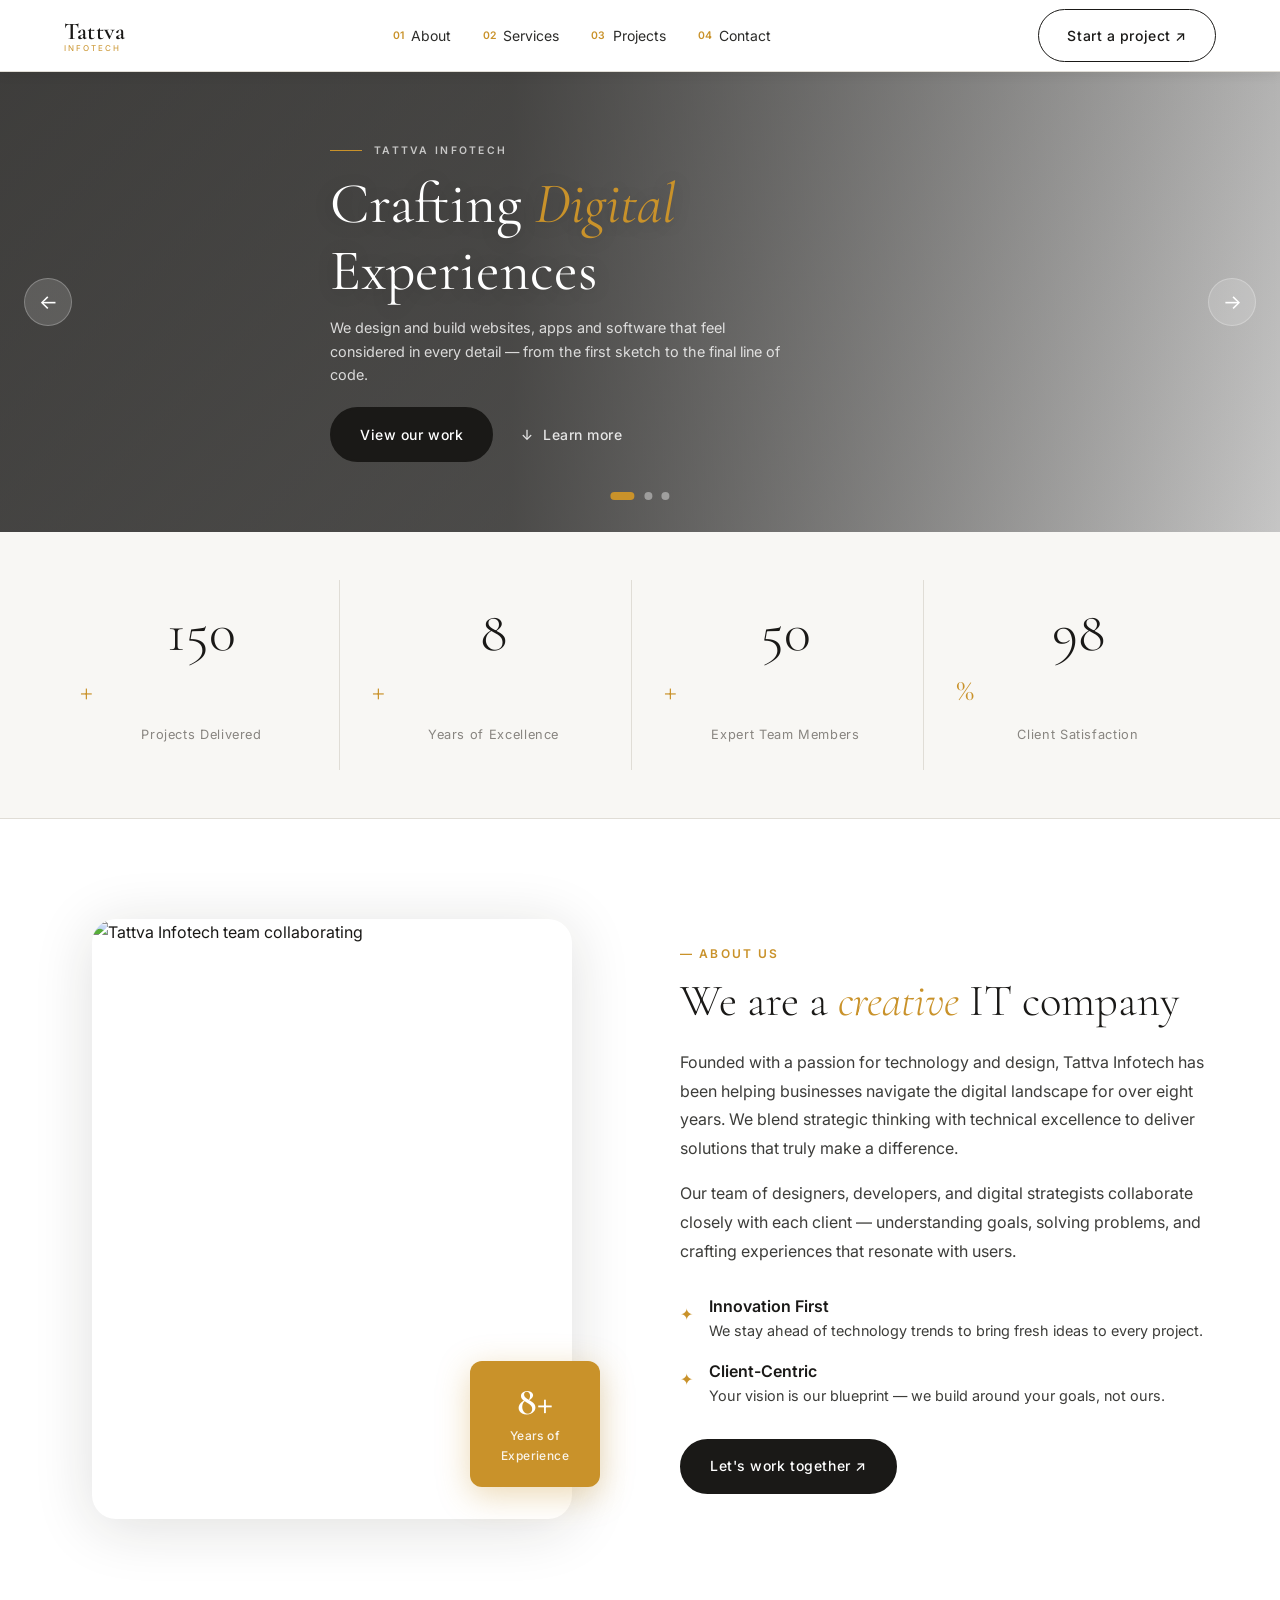
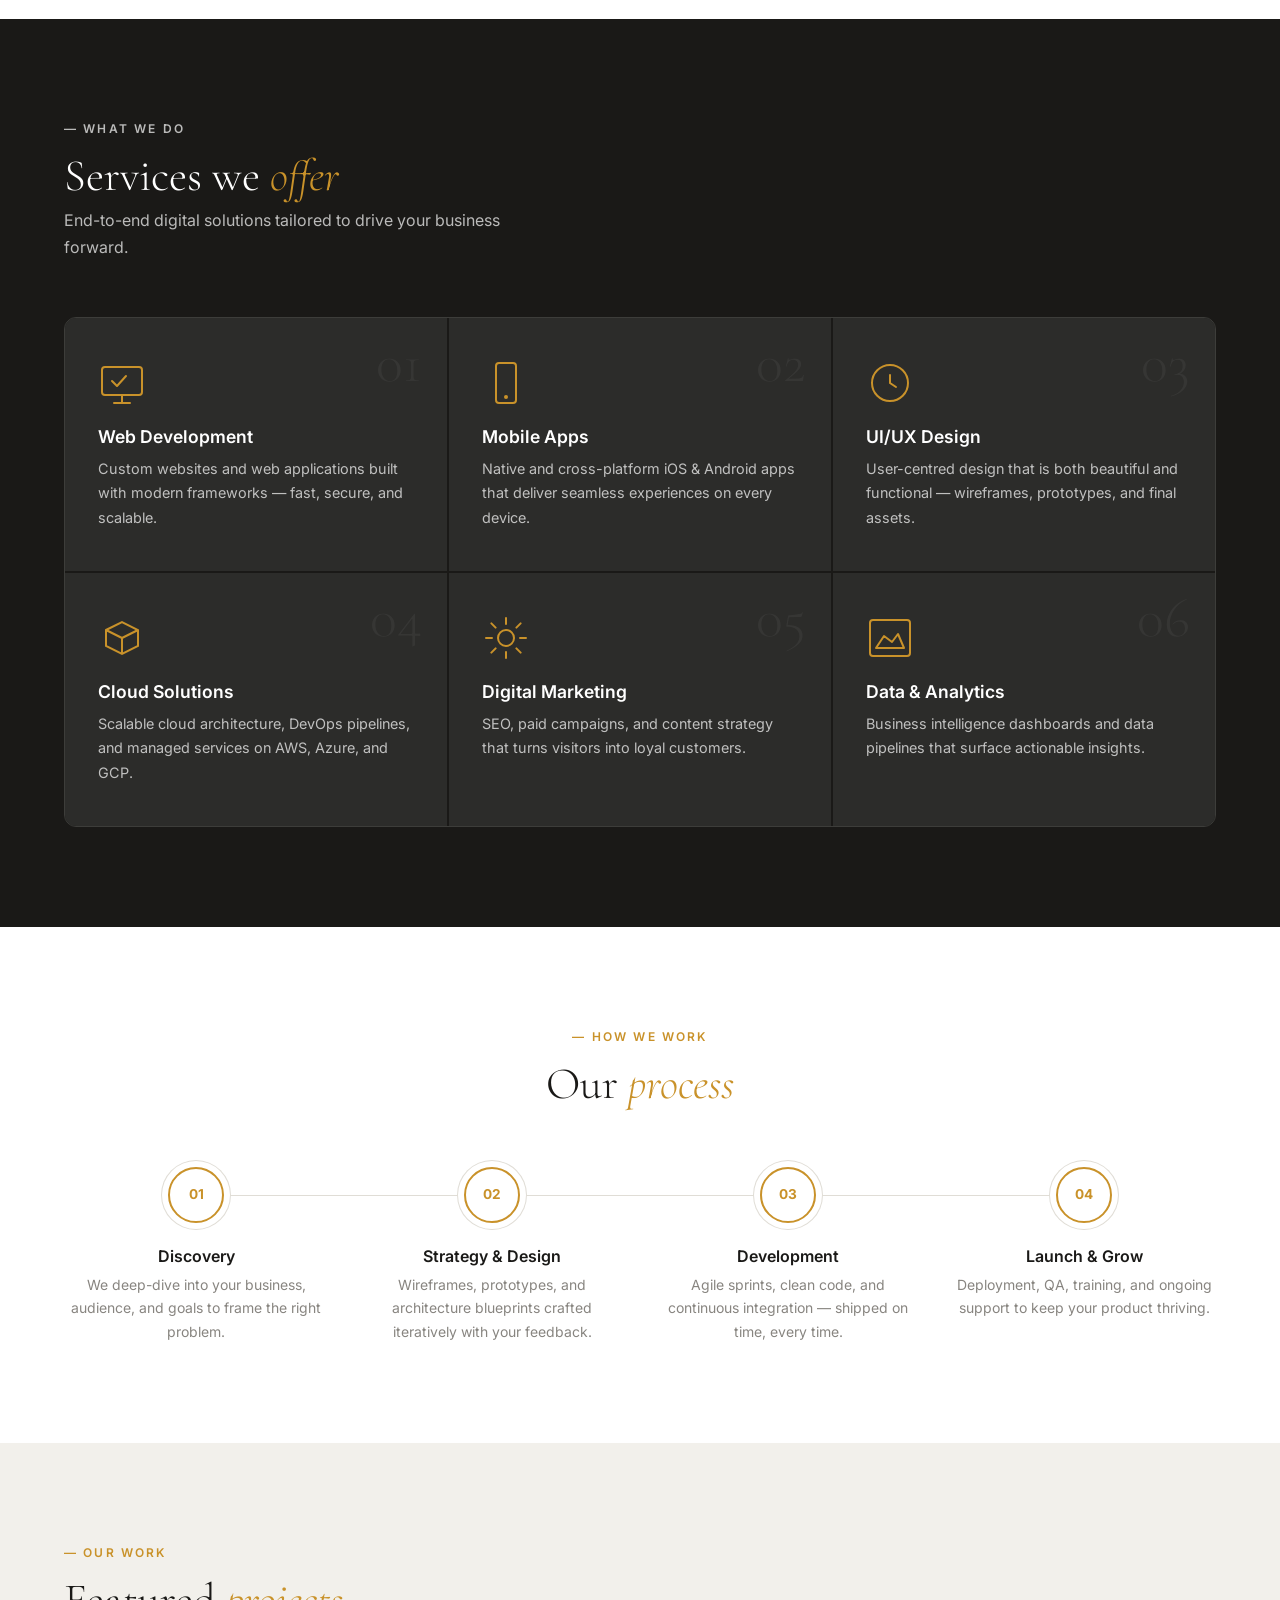
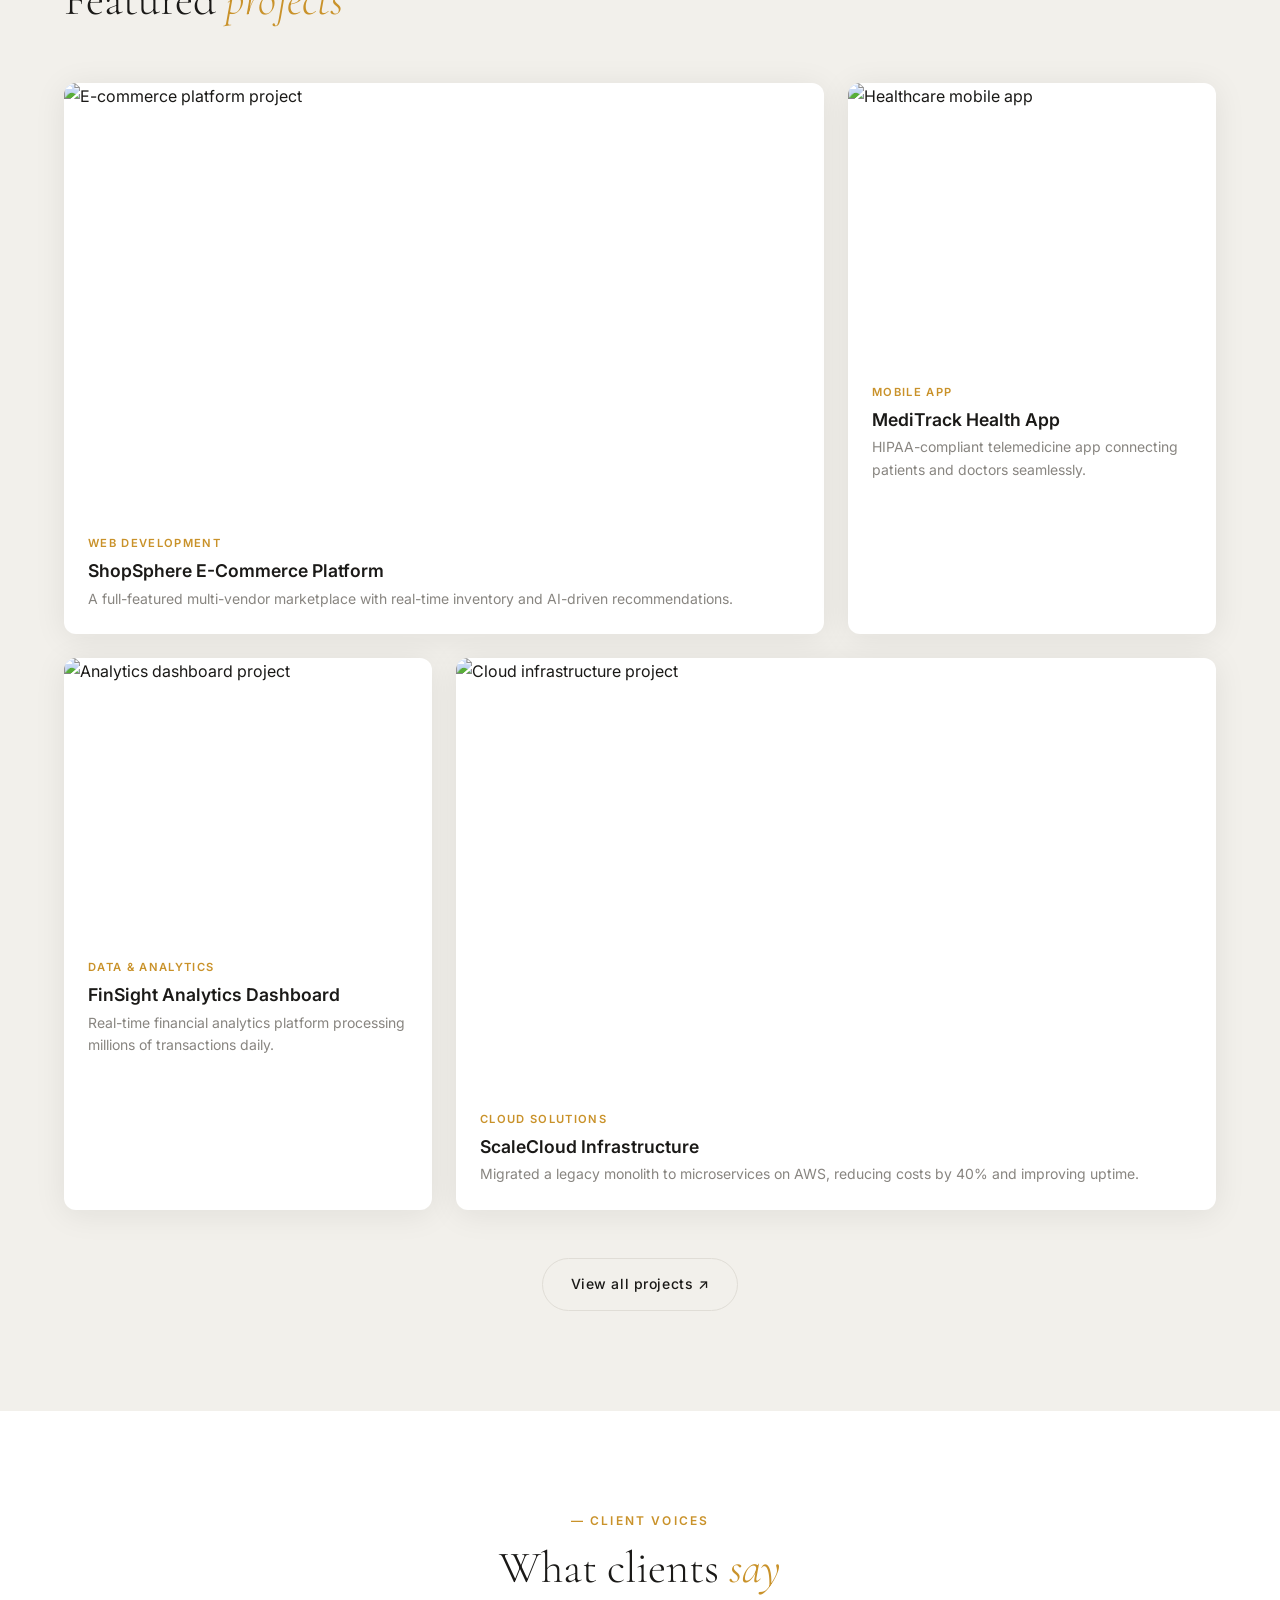
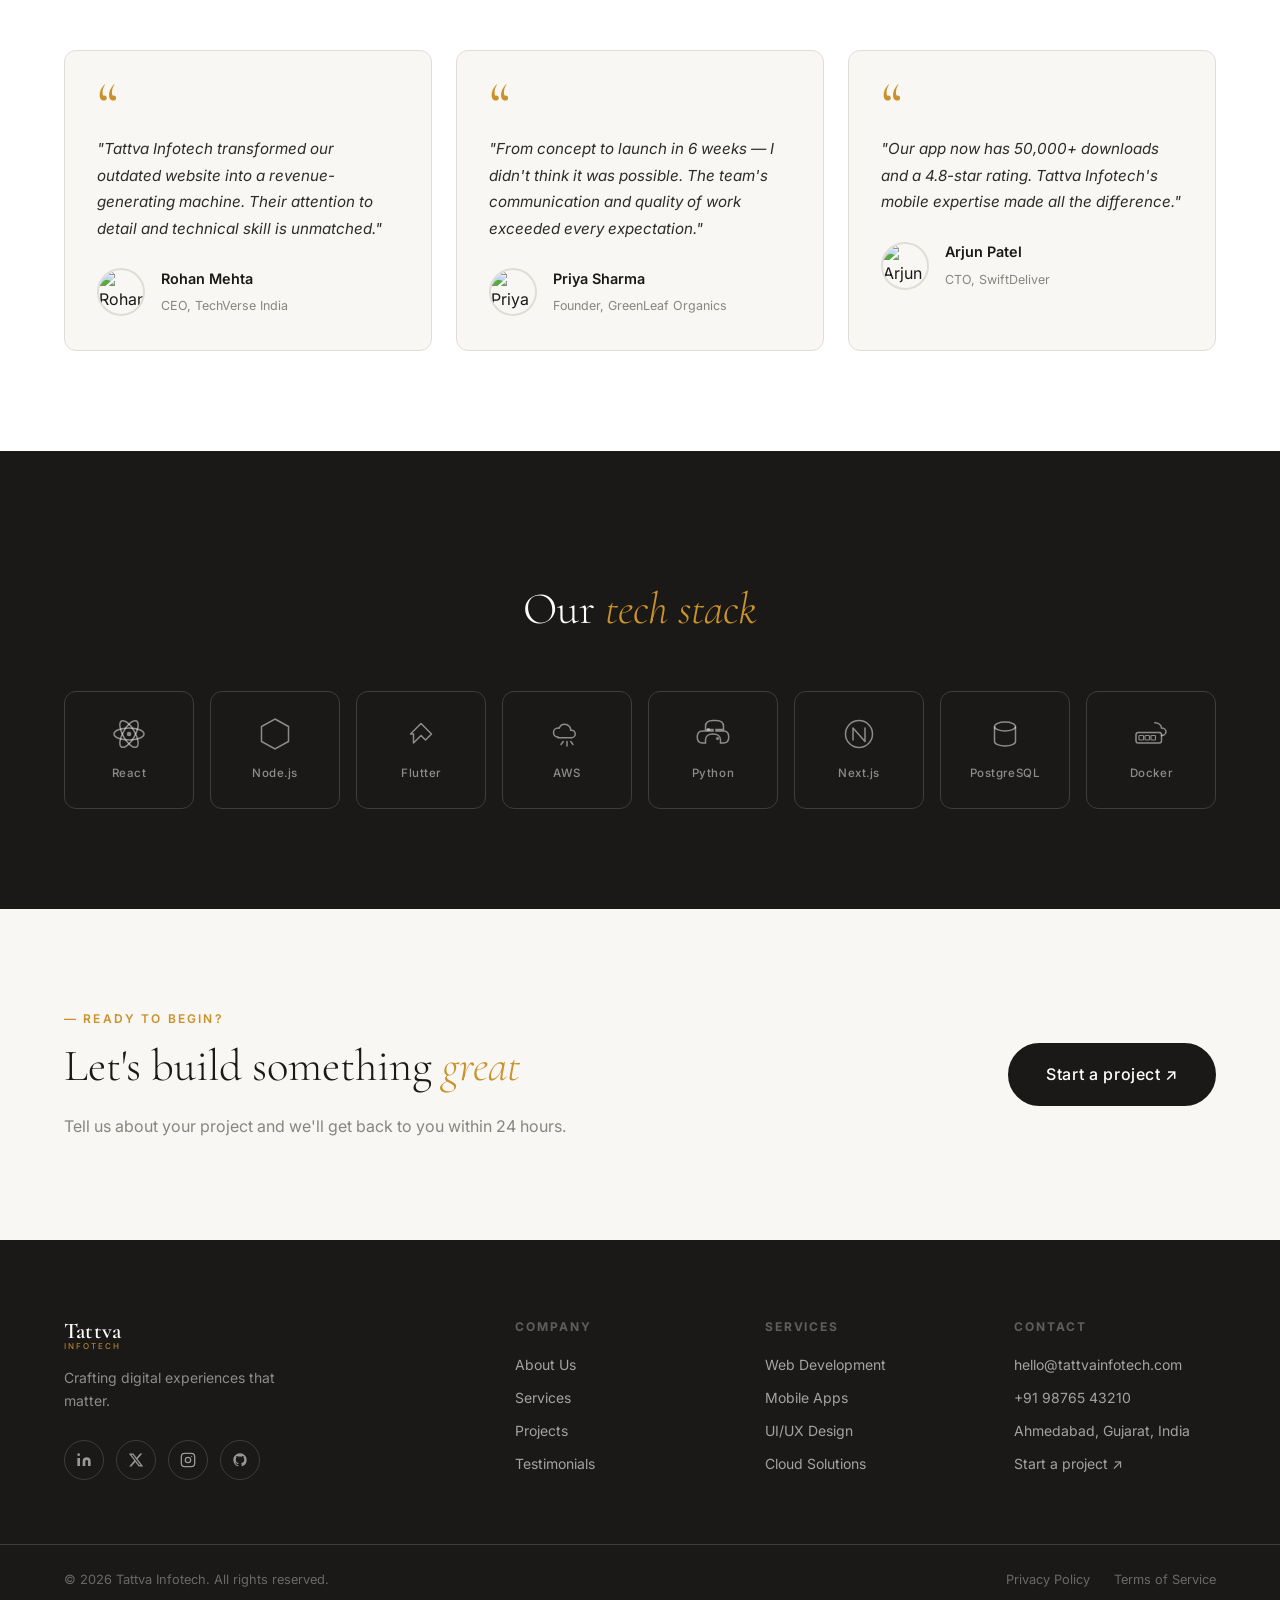
==== commit 3a689a7a: "fix: header safe-area notch support + slider auto-height no button crop" ====
--- a/index.html
+++ b/index.html
@@ -2,7 +2,7 @@
 <html lang="en">
 <head>
   <meta charset="UTF-8" />
-  <meta name="viewport" content="width=device-width, initial-scale=1.0" />
+  <meta name="viewport" content="width=device-width, initial-scale=1.0, viewport-fit=cover" />
   <meta name="description" content="Tattva Infotech – We design and build websites, apps and software that feel considered in every detail, from the first sketch to the final line of code." />
   <meta name="keywords" content="IT company, web design, software development, app development, digital experiences, Tattva Infotech" />
   <meta name="author" content="Tattva Infotech" />
--- a/css/style.css
+++ b/css/style.css
@@ -54,15 +54,16 @@
   color: var(--dark);
   line-height: 1.7;
   overflow-x: hidden;
+  /* No padding-top — main element handles header clearance instead */
 }
 
 /* ── Typography helpers ── */
 .gold { color: var(--gold); font-style: italic; }
 
 h1, h2, h3, h4 { font-family: var(--font-serif); line-height: 1.15; font-weight: 400; }
-h1 { font-size: clamp(2.8rem, 6vw, 5.2rem); }
-h2 { font-size: clamp(2rem, 4vw, 3.2rem); }
-h3 { font-size: clamp(1.2rem, 2.5vw, 1.6rem); }
+h1 { font-size: clamp(2.2rem, 4.5vw, 4rem); }
+h2 { font-size: clamp(1.8rem, 3.5vw, 3rem); }
+h3 { font-size: clamp(1.1rem, 2vw, 1.5rem); }
 
 p { font-size: 1rem; color: var(--dark-3); }
 
@@ -79,6 +80,14 @@
   max-width: var(--max-width);
   margin: 0 auto;
   padding: 0 1.5rem;
+}
+
+/* Push page content below fixed header — on <main> not body */
+
+/* Extra safety: ensure nothing ever sits above or overlaps the header */
+.header ~ * {
+  position: relative;
+  z-index: 0;
 }
 
 /* ── Section base ── */
@@ -126,7 +135,9 @@
   font-size: .875rem;
   font-weight: 500;
   letter-spacing: .04em;
-  transition: all var(--transition);
+  transition: background var(--transition), color var(--transition),
+              border-color var(--transition), transform var(--transition),
+              box-shadow var(--transition);
   white-space: nowrap;
   cursor: pointer;
 }
@@ -179,18 +190,24 @@
    ===================================================== */
 .header {
   position: fixed;
-  top: 0; left: 0; right: 0;
-  z-index: 1000;
+  top: 0;
+  left: 0;
+  right: 0;
+  z-index: 9999;
   height: var(--header-h);
   display: flex;
   align-items: center;
-  transition: background var(--transition), box-shadow var(--transition);
-}
-.header--scrolled,
-.header--solid {
-  background: rgba(255,255,255,.97);
-  backdrop-filter: blur(10px);
-  box-shadow: 0 1px 20px rgba(26,25,23,.07);
+  background: #ffffff;
+  border-bottom: 1px solid var(--mid-gray);
+  box-shadow: 0 2px 12px rgba(26,25,23,.08);
+  /* Safe area for iPhone notch — no white strip at top */
+  padding-top: env(safe-area-inset-top, 0px);
+  height: calc(var(--header-h) + env(safe-area-inset-top, 0px));
+}
+
+main {
+  /* Account for safe-area too */
+  margin-top: calc(var(--header-h) + env(safe-area-inset-top, 0px));
 }
 
 .nav {
@@ -198,6 +215,10 @@
   align-items: center;
   justify-content: space-between;
   gap: 2rem;
+  width: 100%;
+  height: 100%;
+  /* Strictly clip to header height — nothing overflows */
+  overflow: hidden;
 }
 
 .nav__logo {
@@ -235,8 +256,7 @@
   gap: .3rem;
   transition: color var(--transition);
   position: relative;
-}
-.nav__link::after {
+}.nav__link::after {
   content: '';
   position: absolute;
   bottom: -4px; left: 0;
@@ -272,7 +292,7 @@
   height: 2px;
   background: var(--dark);
   border-radius: 2px;
-  transition: all var(--transition);
+  transition: transform var(--transition), opacity var(--transition);
 }
 .nav__burger:hover { background: var(--light-gray); }
 .nav__burger.active span:nth-child(1) { transform: translateY(7px) rotate(45deg); }
@@ -282,16 +302,23 @@
 /* =====================================================
    HERO / IMAGE SLIDER
    ===================================================== */
-.hero { height: 100vh; min-height: 600px; }
+.hero {
+  /* Let content determine height — no cropping ever */
+  height: auto;
+  min-height: 460px;
+}
 
 .slider {
   position: relative;
   width: 100%;
   height: 100%;
+  min-height: 460px;
   overflow: hidden;
+  z-index: 1;
 }
 
 .slide {
+  /* Use relative positioning for the active slide so height is natural */
   position: absolute;
   inset: 0;
   display: flex;
@@ -299,13 +326,14 @@
   background-size: cover;
   background-position: center;
   opacity: 0;
-  transform: scale(1.03);
-  transition: opacity .9s ease, transform 1.2s ease;
+  transition: opacity .8s cubic-bezier(0.4, 0, 0.2, 1);
   pointer-events: none;
+  z-index: 1;
+  /* Give each slide a fixed height so slider has dimensions */
+  min-height: 460px;
 }
 .slide.active {
   opacity: 1;
-  transform: scale(1);
   pointer-events: auto;
 }
 
@@ -336,19 +364,19 @@
 .slide__content {
   position: relative;
   z-index: 2;
-  padding-top: var(--header-h);
-  max-width: 700px;
+  max-width: 620px;
+  padding: 3rem 0;
 }
 .slide__label {
   display: flex;
   align-items: center;
   gap: .75rem;
-  font-size: .7rem;
+  font-size: .65rem;
   font-weight: 600;
   letter-spacing: .22em;
   text-transform: uppercase;
   color: rgba(255,255,255,.7);
-  margin-bottom: 1.25rem;
+  margin-bottom: .75rem;
 }
 .slide__line {
   display: block;
@@ -358,20 +386,20 @@
 }
 .slide__title {
   color: var(--white);
+  margin-bottom: .75rem;
+  text-shadow: 0 2px 20px rgba(0,0,0,.2);
+}
+.slide__desc {
+  font-size: .9rem;
+  color: rgba(255,255,255,.8);
+  max-width: 460px;
+  line-height: 1.65;
   margin-bottom: 1.25rem;
-  text-shadow: 0 2px 20px rgba(0,0,0,.2);
-}
-.slide__desc {
-  font-size: 1rem;
-  color: rgba(255,255,255,.8);
-  max-width: 480px;
-  line-height: 1.75;
-  margin-bottom: 2rem;
 }
 .slide__actions {
   display: flex;
   align-items: center;
-  gap: 1rem;
+  gap: .75rem;
   flex-wrap: wrap;
 }
 .slide .btn--ghost { color: rgba(255,255,255,.85); }
@@ -386,14 +414,14 @@
   width: 48px; height: 48px;
   border-radius: 50%;
   background: rgba(255,255,255,.15);
-  backdrop-filter: blur(8px);
   border: 1px solid rgba(255,255,255,.25);
   color: var(--white);
   font-size: 1.25rem;
   display: flex;
   align-items: center;
   justify-content: center;
-  transition: all var(--transition);
+  transition: background var(--transition), border-color var(--transition), transform var(--transition);
+  will-change: transform;
 }
 .slider__btn:hover {
   background: rgba(201,146,42,.85);
@@ -419,7 +447,7 @@
   background: rgba(255,255,255,.4);
   border: none;
   cursor: pointer;
-  transition: all var(--transition);
+  transition: background var(--transition), width var(--transition), border-radius var(--transition);
   padding: 0;
 }
 .dot.active {
@@ -498,7 +526,7 @@
   width: 100%;
   height: 100%;
   object-fit: cover;
-  transition: transform .6s ease;
+  transition: transform .5s cubic-bezier(0.4, 0, 0.2, 1);
 }
 .about__image-frame:hover .about__image { transform: scale(1.04); }
 
@@ -581,8 +609,7 @@
   transition: background var(--transition), border-color var(--transition);
   cursor: default;
   overflow: hidden;
-}
-.service-card:hover {
+}.service-card:hover {
   background: var(--dark-3);
   border-color: var(--gold-dark);
 }
@@ -707,7 +734,7 @@
 .project-card__image {
   width: 100%; height: 100%;
   object-fit: cover;
-  transition: transform .6s ease;
+  transition: transform .5s cubic-bezier(0.4, 0, 0.2, 1);
 }
 .project-card:hover .project-card__image { transform: scale(1.05); }
 
@@ -731,7 +758,7 @@
   border: 1.5px solid rgba(255,255,255,.6);
   border-radius: 50px;
   padding: .6rem 1.25rem;
-  transition: all var(--transition);
+  transition: background var(--transition), border-color var(--transition), color var(--transition);
 }
 .project-card__link:hover {
   background: var(--gold);
@@ -838,7 +865,7 @@
   border-radius: var(--radius);
   border: 1px solid var(--dark-3);
   color: rgba(255,255,255,.5);
-  transition: all var(--transition);
+  transition: color var(--transition), border-color var(--transition), background var(--transition);
   cursor: default;
 }
 .tech__logo:hover {
@@ -903,7 +930,8 @@
   align-items: center;
   justify-content: center;
   color: rgba(255,255,255,.55);
-  transition: all var(--transition);
+  transition: background var(--transition), border-color var(--transition),
+              color var(--transition), transform var(--transition);
 }
 .footer__social svg { width: 16px; height: 16px; }
 .footer__social:hover {
@@ -975,8 +1003,8 @@
   opacity: 0;
   pointer-events: none;
   transform: translateY(16px);
-  transition: all var(--transition);
-  z-index: 999;
+  transition: opacity var(--transition), transform var(--transition), background var(--transition);
+  z-index: 9998;
 }
 .back-to-top.visible {
   opacity: 1;
@@ -993,21 +1021,28 @@
    ===================================================== */
 [data-reveal] {
   opacity: 0;
-  transform: translateY(32px);
-  transition: opacity .7s ease, transform .7s ease;
+  transform: translateY(28px);
+  transition: opacity .6s cubic-bezier(0.4, 0, 0.2, 1),
+              transform .6s cubic-bezier(0.4, 0, 0.2, 1);
 }
 [data-reveal].revealed {
   opacity: 1;
   transform: none;
 }
-[data-reveal="left"] {
-  transform: translateX(-32px);
-}
+[data-reveal="left"] { transform: translateX(-28px); }
 [data-reveal="left"].revealed { transform: none; }
-[data-reveal="right"] {
-  transform: translateX(32px);
-}
+[data-reveal="right"] { transform: translateX(28px); }
 [data-reveal="right"].revealed { transform: none; }
+
+@media (prefers-reduced-motion: reduce) {
+  [data-reveal] {
+    opacity: 1;
+    transform: none;
+    transition: none;
+  }
+  .slide { transition: opacity .3s ease; }
+  html { scroll-behavior: auto; }
+}
 
 /* =====================================================
    RESPONSIVE — TABLET (≤ 1024px)
@@ -1033,24 +1068,30 @@
    ===================================================== */
 @media (max-width: 768px) {
   :root {
-    --header-h: 64px;
+    --header-h: 56px;
     --section-pad: 56px;
   }
+
+  /* ── Shrink logo so it fits cleanly in 56px header ── */
+  .nav__logo-main { font-size: 1.15rem; }
+  .nav__logo-sub  { font-size: .42rem; letter-spacing: .18em; }
+
+  /* ── Tighten nav gap so nothing overflows ── */
+  .nav { gap: .75rem; padding: 0 1rem; }
 
   /* Nav */
   .nav__list {
     position: fixed;
     top: var(--header-h);
     left: 0; right: 0;
-    background: rgba(255,255,255,.98);
-    backdrop-filter: blur(10px);
+    background: #ffffff;
     flex-direction: column;
     gap: 0;
     padding: 1rem 0 2rem;
     border-bottom: 1px solid var(--mid-gray);
     transform: translateY(-110%);
     transition: transform var(--transition);
-    z-index: 999;
+    z-index: 9998;
     box-shadow: 0 8px 32px rgba(26,25,23,.1);
   }
   .nav__list.open { transform: translateY(0); }
@@ -1065,11 +1106,17 @@
   .nav__burger { display: flex; }
 
   /* Slider */
-  .slide__content { max-width: 100%; }
-  .slide__title { font-size: clamp(2.2rem, 8vw, 3.5rem); }
-  .slider__btn { width: 40px; height: 40px; font-size: 1rem; }
-  .slider__btn--prev { left: .75rem; }
-  .slider__btn--next { right: .75rem; }
+  .hero {
+    min-height: 360px;
+  }
+  .slider { min-height: 360px; }
+  .slide  { min-height: 360px; }
+  .slide__content { max-width: 100%; padding: 2rem 0; }
+  .slide__title { font-size: clamp(1.6rem, 6vw, 2.4rem); }
+  .slide__desc { font-size: .82rem; margin-bottom: 1rem; }
+  .slider__btn { width: 34px; height: 34px; font-size: .85rem; }
+  .slider__btn--prev { left: .4rem; }
+  .slider__btn--next { right: .4rem; }
 
   /* Stats */
   .stats__grid { grid-template-columns: repeat(2, 1fr); }
@@ -1124,6 +1171,18 @@
    RESPONSIVE — SMALL MOBILE (≤ 480px)
    ===================================================== */
 @media (max-width: 480px) {
+  :root { --header-h: 52px; }
+
+  .nav__logo-main { font-size: 1rem; }
+  .nav__logo-sub  { font-size: .38rem; letter-spacing: .14em; }
+  .nav { gap: .5rem; padding: 0 .75rem; }
+  .nav__burger { padding: 6px; }
+
+  .hero    { min-height: 320px; }
+  .slider  { min-height: 320px; }
+  .slide   { min-height: 320px; }
+  .slide__content { padding: 1.5rem 0; }
+  .slide__title { font-size: clamp(1.4rem, 5.5vw, 2rem); }
   .slide__desc { display: none; }
   .stats__grid { grid-template-columns: 1fr 1fr; }
   .tech__logos { grid-template-columns: repeat(2, 1fr); }
